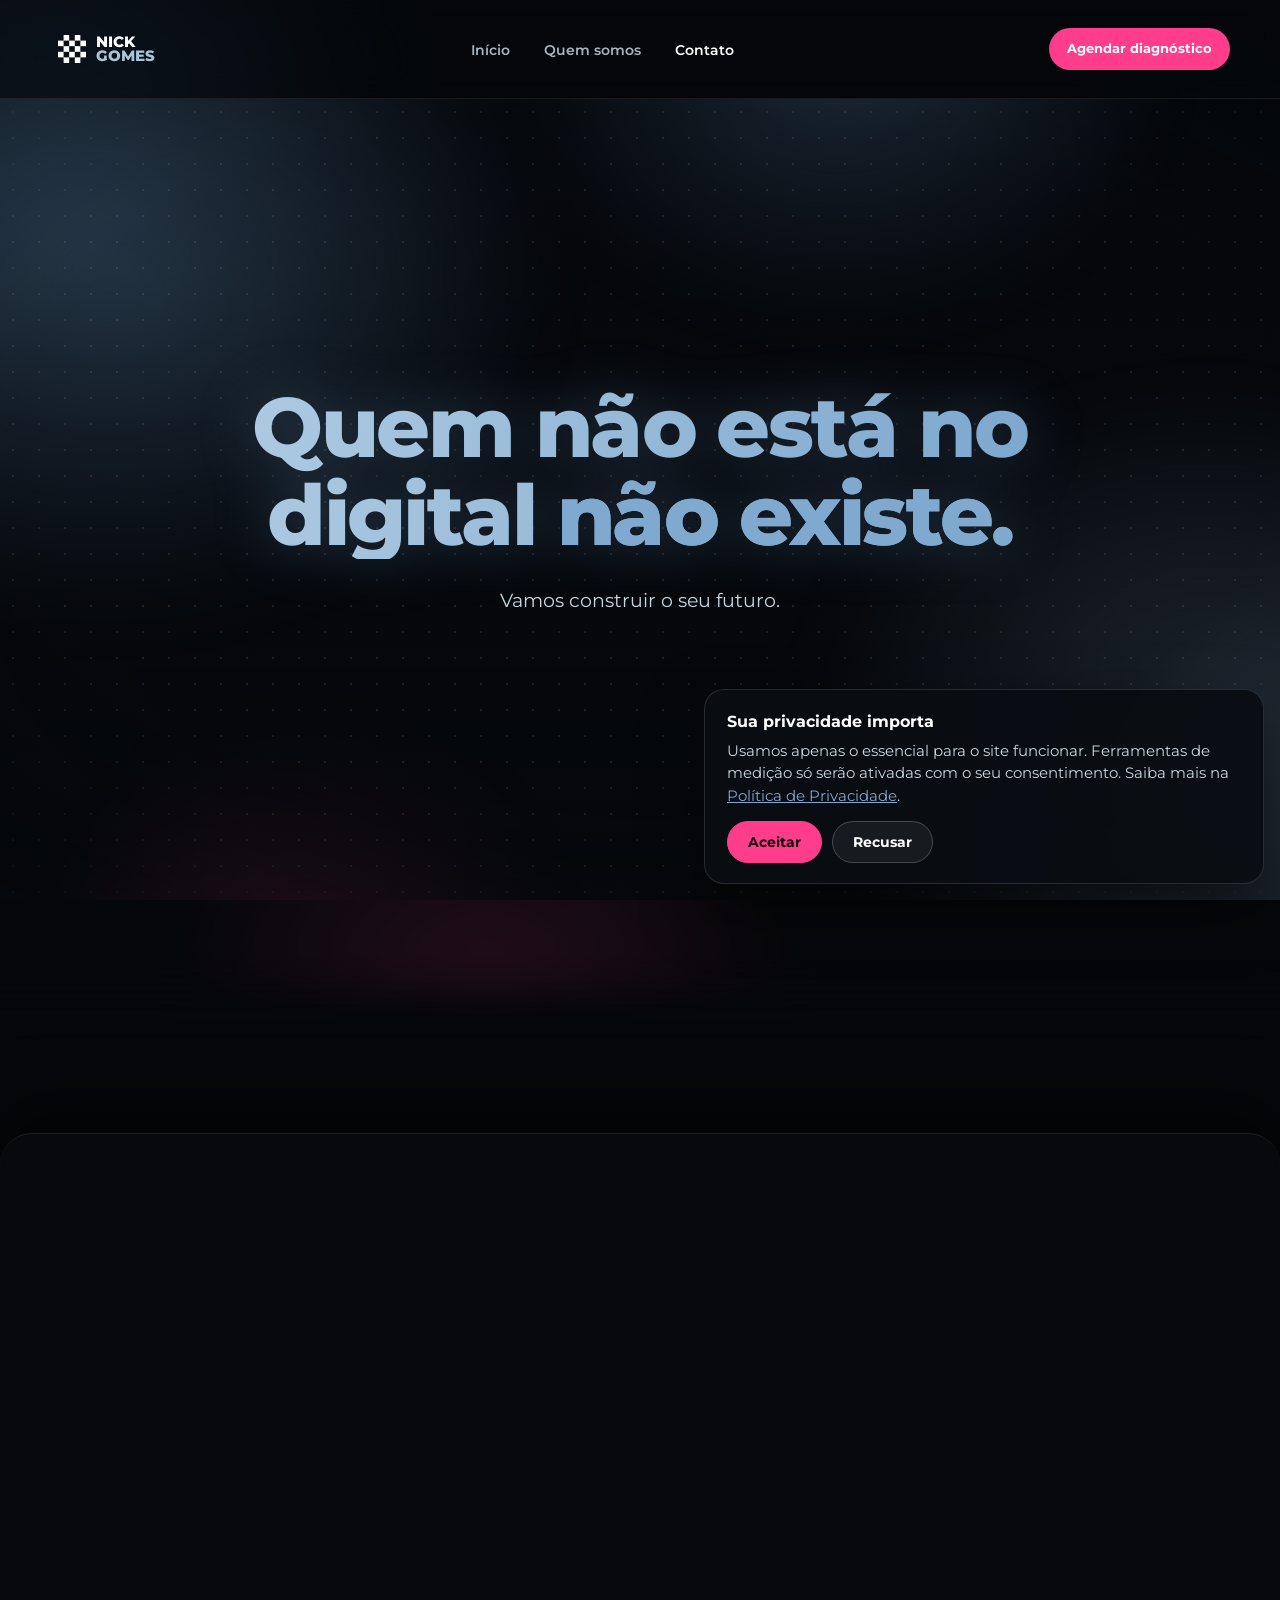
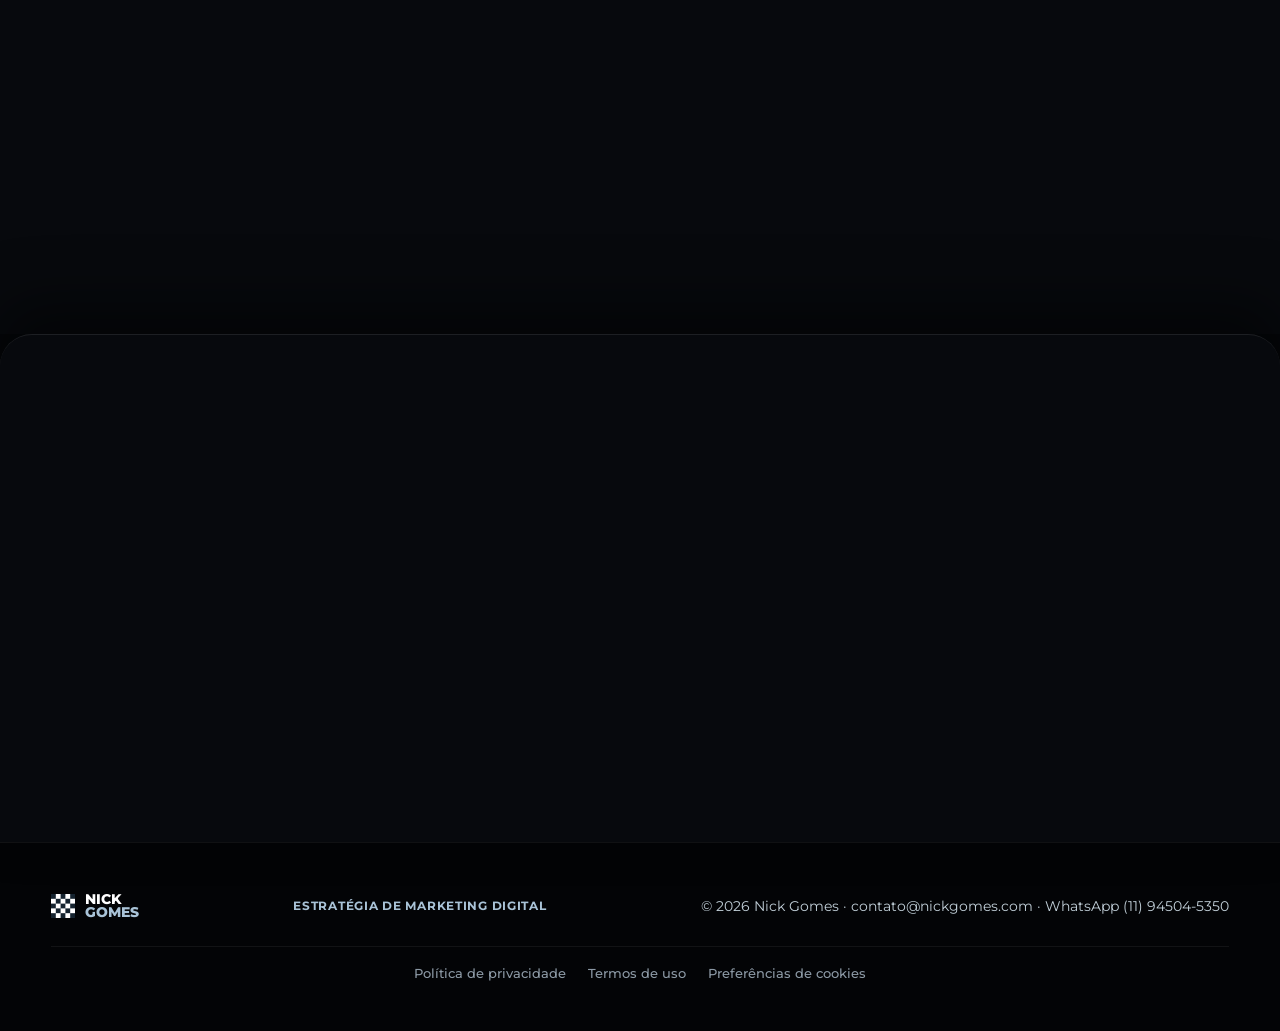
==== contato/index.html @ 1715c3bd "Frase digitada só no Início; pergunta final sobe mais rápido - Quem somos e Contato: primeira dobra " ====
<!DOCTYPE html>
<html lang="pt-BR">
<head>
<meta charset="utf-8">
<meta name="viewport" content="width=device-width, initial-scale=1">
<title>Contato | Nick Gomes Marketing Digital</title>
<meta name="description" content="Quem não está no digital não existe. Fale com o Nick pelo WhatsApp (11) 94504-5350 e agende um diagnóstico do marketing da sua empresa.">
<meta name="robots" content="index, follow, max-image-preview:large">
<link rel="canonical" href="https://www.nickgomes.com/contato/">
<meta name="theme-color" content="#05070A">
<link rel="icon" href="../favicon.svg?v=2" type="image/svg+xml">
<link rel="icon" href="../favicon-32.png?v=2" sizes="32x32" type="image/png">
<link rel="apple-touch-icon" href="../apple-touch-icon.png?v=2">
<link rel="manifest" href="../site.webmanifest">
<meta property="og:type" content="website">
<meta property="og:locale" content="pt_BR">
<meta property="og:site_name" content="Nick Gomes">
<meta property="og:title" content="Contato | Nick Gomes Marketing Digital">
<meta property="og:description" content="Quem não está no digital não existe. Fale com o Nick pelo WhatsApp (11) 94504-5350 e agende um diagnóstico do marketing da sua empresa.">
<meta property="og:url" content="https://www.nickgomes.com/contato/">
<meta property="og:image" content="https://www.nickgomes.com/og-image.jpg">
<meta property="og:image:width" content="1200">
<meta property="og:image:height" content="630">
<meta property="og:image:alt" content="Nick Gomes: o próximo nível do seu negócio começa no digital">
<meta name="twitter:card" content="summary_large_image">
<meta name="twitter:title" content="Contato | Nick Gomes Marketing Digital">
<meta name="twitter:description" content="Quem não está no digital não existe. Fale com o Nick pelo WhatsApp (11) 94504-5350 e agende um diagnóstico do marketing da sua empresa.">
<meta name="twitter:image" content="https://www.nickgomes.com/og-image.jpg">
<link rel="preload" href="../assets/fonts/montserrat.woff2" as="font" type="font/woff2" crossorigin>
<link rel="stylesheet" href="../assets/css/site.css?v=32">
<script type="application/ld+json">{"@context": "https://schema.org", "@graph": [{"@type": "WebSite", "@id": "https://www.nickgomes.com/#site", "url": "https://www.nickgomes.com/", "name": "Nick Gomes", "inLanguage": "pt-BR", "publisher": {"@id": "https://www.nickgomes.com/#empresa"}}, {"@id": "https://www.nickgomes.com/#empresa", "@type": "ProfessionalService", "name": "Nick Gomes", "url": "https://www.nickgomes.com/"}, {"@type": "ContactPage", "@id": "https://www.nickgomes.com/contato/#pagina", "url": "https://www.nickgomes.com/contato/", "name": "Contato | Nick Gomes Marketing Digital", "description": "Quem não está no digital não existe. Fale com o Nick pelo WhatsApp (11) 94504-5350 e agende um diagnóstico do marketing da sua empresa.", "inLanguage": "pt-BR", "isPartOf": {"@id": "https://www.nickgomes.com/#site"}, "about": {"@id": "https://www.nickgomes.com/#empresa"}, "dateModified": "2026-11-19"}, {"@type": "BreadcrumbList", "itemListElement": [{"@type": "ListItem", "position": 1, "name": "Início", "item": "https://www.nickgomes.com/"}, {"@type": "ListItem", "position": 2, "name": "Contato", "item": "https://www.nickgomes.com/contato/"}]}]}</script>
</head>
<body>
<a class="skip" href="#conteudo">Pular para o conteúdo</a>
<header class="top">
<div class="bar">
<a class="brand" href="../" aria-label="Nick Gomes, página inicial"><span class="sym " aria-hidden="true"><i></i></span><span class="w">Nick<br>Gomes</span></a>
<nav aria-label="Principal"><ul class="menu" id="menu"><li><a href="../">Início</a></li><li><a href="../quem-somos/">Quem somos</a></li><li><a href="../contato/" aria-current=page>Contato</a></li><li class="mcta"><a href="https://wa.me/5511945045350?text=Ol%C3%A1%2C%20Nick%21%20Quero%20agendar%20um%20diagn%C3%B3stico." target="_blank" rel="noopener">Agendar diagnóstico</a></li></ul></nav>
<a class="btn" href="https://wa.me/5511945045350?text=Ol%C3%A1%2C%20Nick%21%20Quero%20agendar%20um%20diagn%C3%B3stico." target="_blank" rel="noopener">Agendar diagnóstico</a>
<button class="burger" type="button" aria-label="Abrir menu" aria-controls="menu" aria-expanded="false"><span></span></button>
</div>
</header>
<main id="conteudo"><div class="fold fold-hero"><section class="hero">
<h1 class="h">Quem não está no digital <span class="red">não existe.</span></h1>
<p class="lead">Vamos construir o seu futuro.</p>
</section></div><div class="fold"><div class="wrap"><div class="panel"><div class="steps"><div class="step"><div class="body"><div class="g2"><a class="cc wa" href="https://wa.me/5511945045350?text=Ol%C3%A1%2C%20Nick%21%20Vim%20pelo%20site." rel="noopener" target="_blank"><span class="ic"><svg aria-hidden="true" fill="none" height="30" stroke="#fff" stroke-linejoin="round" stroke-width="1.8" viewbox="0 0 24 24" width="30"><path d="M4 5h16v11H9l-5 4z"></path></svg></span><p class="k">WhatsApp</p><p class="h v">(11) 94504-5350</p><p class="f">Chamar no WhatsApp<span aria-hidden="true">→</span></p></a>
<a class="cc em" href="#" data-m="Y29udGF0b0BuaWNrZ29tZXMuY29t" rel="nofollow"><span class="ic"><svg aria-hidden="true" fill="none" height="30" stroke="#5A7186" stroke-linejoin="round" stroke-width="1.8" viewbox="0 0 24 24" width="30"><rect height="14" width="18" x="3" y="5"></rect><path d="M3 6l9 7 9-7"></path></svg></span><p class="k">E-mail</p><p class="h v">contato<span class="at" aria-hidden="true"></span>nickgomes.com</p><p class="f">Enviar e-mail<span aria-hidden="true" class="red">→</span></p></a></div></div></div></div></div></div></div><div class="fold"><div class="wrap"><div class="panel"><div class="steps"><div class="step"><h2 class="h">Como funciona o <span class="red">primeiro contato</span></h2><div class="body"><div class="g3"><article class="card"><p aria-hidden="true" class="big c1">1</p><h3 class="p">Você chama</h3><p>Pelo WhatsApp ou por e-mail, como preferir.</p></article><article class="card"><p aria-hidden="true" class="big c2">2</p><h3 class="p">Diagnóstico do cenário</h3><p>Entendemos o seu negócio, público e momento.</p></article><article class="card"><p aria-hidden="true" class="big c3">3</p><h3 class="p">Plano do que fazer primeiro</h3><p>Você sai sabendo por onde começar.</p></article></div></div></div></div></div></div></div></main><footer class="foot">
<a class="brand" href="../" aria-label="Nick Gomes, página inicial"><span class="sym " aria-hidden="true"><i></i></span><span class="w">Nick<br>Gomes</span></a>
<span class="m">Estratégia de marketing digital</span>
<span>© 2026 Nick Gomes · <a href="#" data-m="Y29udGF0b0BuaWNrZ29tZXMuY29t" rel="nofollow">contato<span class="at" aria-hidden="true"></span>nickgomes.com</a> · <a href="https://wa.me/5511945045350?text=Ol%C3%A1%2C%20Nick%21" target="_blank" rel="noopener">WhatsApp (11) 94504-5350</a></span>
<nav class="legal-links" aria-label="Informações legais"><a href="../politica-de-privacidade/">Política de privacidade</a><a href="../termos-de-uso/">Termos de uso</a><a href="#cookies" data-cookies>Preferências de cookies</a></nav>
</footer>
<script src="../assets/js/site.js?v=32" defer></script>
</body>
</html>
---- assets/css/site.css ----
/* Nick Gomes — site.css */







:root{
  --g:#EEF1F3;--g2:#F7F9FA;--k:#0E1013;--t:#3A424A;--t2:#22272C;--cz:#646E77;--line:#D5DCE1;
  --az:#5A7186;--azg:linear-gradient(155deg,#7D93A6,#5A7186 45%,#3E5163);
  --bor:#7A1F33;--bol:#C2465F;--gr:#121519;
  --up:20px 20px 44px rgba(40,55,70,.22),-16px -16px 38px #fff;
  --card:12px 12px 26px rgba(40,55,70,.18),-12px -12px 26px #fff;
  --press:inset 6px 6px 13px rgba(40,55,70,.2),inset -6px -6px 13px #fff;
  --btn:10px 12px 26px rgba(122,31,51,.32),-8px -8px 20px #fff;
  --ck:repeating-conic-gradient(var(--k) 0 25%,var(--g2) 0 50%);
  --pad:clamp(18px,4vw,56px);
}
*,*::before,*::after{box-sizing:border-box}
html{scroll-behavior:smooth;scroll-padding-top:110px;-webkit-text-size-adjust:100%}
@media (prefers-reduced-motion:reduce){html{scroll-behavior:auto}*{animation:none!important;transition:none!important}}
body{margin:0;background:var(--g);color:var(--k);font:400 18px/1.6 Poppins,system-ui,-apple-system,"Segoe UI",sans-serif;overflow-x:hidden}
img{max-width:100%;height:auto;display:block}
a{color:inherit}
p{margin:0}
h1,h2,h3{margin:0}
.wrap{max-width:1440px;margin:0 auto;padding:0 var(--pad)}
.skip{position:absolute;left:-999px;top:8px;background:var(--k);color:#fff;padding:10px 14px;border-radius:10px;z-index:100}
.skip:focus{left:8px}
:focus-visible{outline:3px solid var(--bor);outline-offset:3px}

/* type */
.h{font-family:Archivo,"Arial Narrow",sans-serif;font-weight:800;font-stretch:62%;text-transform:uppercase;line-height:.95;letter-spacing:.005em}
.w{font-family:Archivo,sans-serif;font-weight:800;font-stretch:125%;letter-spacing:-.035em;line-height:.95;text-transform:uppercase}
.red{color:var(--bor)}
.m{font:400 12px/1.4 JB,ui-monospace,monospace;letter-spacing:.16em;color:var(--cz);text-transform:uppercase}
.lead{font-size:clamp(17px,1.6vw,22px);color:var(--t2)}

/* symbol */
.sym{display:block;position:relative;overflow:hidden;flex-shrink:0;background:var(--ck);background-size:calc(100%/3) calc(100%/3)}
.sym::before{content:"";position:absolute;left:50%;top:22%;width:50%;height:78%;background:var(--azg);border-top-left-radius:60% 38.5%}
.sym i{position:absolute;left:65%;top:53%;width:20%;height:20%;background:var(--bor)}
.sym.nosq i{display:none}

/* buttons */
.btn{display:inline-block;background:var(--bor);color:#fff;font:700 15px/1.2 Poppins,sans-serif;letter-spacing:.04em;text-transform:uppercase;padding:18px 28px;border-radius:12px;text-decoration:none;box-shadow:var(--btn);transition:transform .15s,filter .15s}
.btn:hover{transform:translateY(-2px);filter:brightness(1.08)}
.ghost{display:inline-block;background:var(--g);color:var(--k);font:700 13px/1.2 Poppins,sans-serif;letter-spacing:.06em;text-transform:uppercase;padding:17px 22px;border-radius:12px;text-decoration:none;box-shadow:var(--press)}
.btn.arrive{animation:pulse 1.4s ease-in-out infinite}
@keyframes pulse{0%,100%{box-shadow:var(--btn),0 0 0 0 rgba(122,31,51,.45)}60%{box-shadow:var(--btn),0 0 0 16px rgba(122,31,51,0)}}

/* header */
.top{position:sticky;top:0;z-index:50;margin:0;padding:14px clamp(10px,2.8vw,40px);background:var(--g)}
.bar{display:flex;align-items:center;justify-content:space-between;gap:16px;height:70px;padding:0 14px 0 22px;border-radius:20px;background:var(--g);box-shadow:var(--up)}
.brand{display:flex;align-items:center;gap:12px;text-decoration:none}
.brand .sym{width:34px;height:34px}
.brand .w{font-size:20px}
.menu{display:flex;gap:34px;list-style:none;margin:0;padding:0}
.menu a{font:600 14px Poppins,sans-serif;letter-spacing:.06em;text-transform:uppercase;color:var(--t);text-decoration:none;padding:6px 0;border-bottom:2px solid transparent}
.menu a:hover,.menu a[aria-current=page]{color:var(--k);border-bottom-color:var(--k)}
.bar .btn{font-size:13px;padding:13px 18px;box-shadow:none}
.burger{display:none;width:46px;height:46px;border:0;border-radius:12px;background:var(--g);box-shadow:var(--press);cursor:pointer;align-items:center;justify-content:center}
.burger span{display:block;width:20px;height:2px;background:var(--k);position:relative}
.burger span::before,.burger span::after{content:"";position:absolute;left:0;width:20px;height:2px;background:var(--k)}
.burger span::before{top:-6px}.burger span::after{top:6px}

/* hero */
.hero{position:relative;text-align:center;padding:clamp(70px,9vw,120px) var(--pad) clamp(60px,8vw,110px);overflow:hidden}
.hero::before{content:"";position:absolute;inset:0;background:var(--ck);background-size:96px 96px;opacity:.018;-webkit-mask-image:radial-gradient(ellipse at 50% 40%,transparent 30%,#000 75%);mask-image:radial-gradient(ellipse at 50% 40%,transparent 30%,#000 75%)}
.hero::after{content:"";position:absolute;left:50%;top:60%;width:900px;height:500px;max-width:120%;transform:translate(-50%,-50%);background:radial-gradient(ellipse,rgba(90,113,134,.22),transparent 65%);pointer-events:none}
.hero>*{position:relative;z-index:1}
.hero .sym{width:110px;height:110px;margin:0 auto 44px}
.hero h1{font-size:clamp(52px,10.4vw,150px)}
.hero.inner h1{font-size:clamp(46px,8vw,118px)}
.hero .lead{margin-top:26px}
.actions{display:flex;justify-content:center;align-items:center;flex-wrap:wrap;gap:14px;margin-top:40px}
.badge{display:inline-flex;align-items:center;gap:18px;margin-top:30px;padding:16px 24px;border-radius:18px;background:var(--g);box-shadow:var(--card);text-align:left}
.badge .h{font-size:56px;color:var(--bor)}
.stars{color:var(--bor);letter-spacing:3px}

/* big panel with timeline */
.panel{border-radius:34px;background:var(--g);box-shadow:var(--up);padding:clamp(34px,5vw,70px) clamp(20px,5vw,70px) clamp(40px,5.5vw,80px)}
.panel>.h2c{font-size:clamp(34px,3.8vw,54px);text-align:center;margin-bottom:clamp(40px,5vw,70px)}
.steps{position:relative;padding-left:clamp(36px,5vw,70px)}
.line{position:absolute;left:clamp(10px,1.3vw,18px);top:6px;bottom:0;width:2px;background:rgba(122,31,51,.14)}
.line b{position:absolute;left:0;top:0;width:2px;height:100%;background:linear-gradient(var(--bor),rgba(122,31,51,.15))}
.js .line b{height:0;background:var(--bor)}
.step+.step{margin-top:clamp(70px,8vw,110px)}
.num{font:800 54px/1 Archivo,sans-serif;font-stretch:62%;color:var(--bor);transition:transform .25s;transform-origin:left center}
.num.hit{transform:scale(1.08)}
.step h2{font-size:clamp(32px,3.3vw,46px);margin-top:10px}
.step>p{font-size:clamp(17px,1.4vw,20px);color:var(--t);max-width:760px;margin-top:14px}
.step>p b,.step p b{color:var(--k)}
.body{margin-top:30px}

/* tabs */
.tabs{display:flex}
.tab{flex:1;background:var(--g);border:0;border-bottom:2px solid var(--line);border-radius:14px 14px 0 0;color:var(--cz);font:600 15px Poppins,sans-serif;letter-spacing:.06em;text-transform:uppercase;padding:18px 10px;display:flex;flex-direction:column;align-items:center;gap:12px;cursor:pointer}
.tab .ti{height:24px;display:flex;align-items:center}
.tab[aria-selected=true]{color:var(--bor);border-bottom-color:var(--bor);background:#E8ECEF;box-shadow:var(--press)}
.tp{display:grid;grid-template-columns:1.1fr .9fr;gap:60px;align-items:center;margin-top:50px}
.tp[hidden]{display:none}
.tp h3{font:700 30px/1.25 Poppins,sans-serif}
.tp p{font-size:19px;color:var(--t);margin:16px 0 26px;max-width:620px}
.tp ul{list-style:none;margin:0 0 34px;padding:0}
.tp li{display:flex;gap:14px;align-items:center;margin-top:14px;font:500 18px Poppins,sans-serif;color:var(--t2)}
.tp li::before{content:"";width:16px;height:9px;border-left:2.4px solid var(--bor);border-bottom:2.4px solid var(--bor);transform:rotate(-45deg) translateY(-3px);flex-shrink:0}
.plate{position:relative;height:340px;border-radius:20px;overflow:hidden;background:var(--g);box-shadow:var(--press)}
.plate::before{content:"";position:absolute;inset:0;background:var(--ck);background-size:68px 68px;opacity:.06}
.plate::after{content:"";position:absolute;right:-30px;bottom:-30px;width:260px;height:300px;background:var(--azg);border-top-left-radius:140px;opacity:.9}
.plate .n{position:absolute;left:40px;top:40px;font:800 120px/.8 Archivo,sans-serif;font-stretch:62%;color:var(--bor);z-index:1}
.plate .l{position:absolute;left:44px;bottom:40px;font-size:34px;z-index:1}

/* grids & cards */
.g3{display:grid;grid-template-columns:repeat(3,1fr);gap:34px}
.g2{display:grid;grid-template-columns:1fr 1fr;gap:34px}
.card{background:var(--g);border-radius:18px;padding:30px;box-shadow:var(--card)}
.card .big{font:800 70px/.95 Archivo,sans-serif;font-stretch:62%}
.card h3{font-size:30px;margin-top:14px}
.card h3.p{font:700 19px/1.3 Poppins,sans-serif;text-transform:none;letter-spacing:0;margin-top:14px}
.card p{font-size:16px;color:var(--t);margin-top:10px}
.c1{color:#C9D0D6}.c2{color:var(--az)}.c3{color:var(--bor)}
.card.hl{outline:1.5px solid var(--bor)}
.site{background:var(--g);border-radius:20px;padding:14px;box-shadow:16px 16px 34px rgba(40,55,70,.22),-14px -14px 30px #fff;transition:transform .2s}
.site:hover{transform:translateY(-4px)}
.site img{border-radius:12px;width:100%;aspect-ratio:2/1;object-fit:cover;object-position:top}
.site.ref img{aspect-ratio:594/371}
.site .in{padding:18px 6px 6px}
.site h3{font-size:30px;margin-top:8px}
.site p{font-size:15px;color:var(--t);margin-top:8px;line-height:1.5}
.site .go{display:inline-block;font:700 14px Poppins,sans-serif;color:var(--bor);text-decoration:none;margin-top:16px}
.live{display:inline-flex;align-items:center;gap:8px;margin-top:16px;font:400 11px JB,monospace;letter-spacing:.16em;color:#4E6377}
.live::before{content:"";width:8px;height:8px;border-radius:50%;background:var(--az);box-shadow:0 0 0 4px rgba(90,113,134,.18)}
.rv{background:var(--g);border-radius:18px;padding:30px;box-shadow:var(--card)}
.rv blockquote{margin:16px 0 22px;font-size:17px;line-height:1.6;color:var(--t2)}
.rv cite{font:700 16px Poppins,sans-serif;font-style:normal;display:block}
.rv .m{margin-top:4px;display:block}

/* sections */
.sec{padding:clamp(70px,8vw,120px) var(--pad) clamp(40px,4vw,60px)}
.sec-head{display:flex;justify-content:space-between;align-items:flex-end;gap:20px;flex-wrap:wrap}
.sec-head h2{font-size:clamp(40px,4.5vw,64px)}
.score{text-align:right}
.score .h{font-size:80px;line-height:1;color:var(--bor);margin:0}.score .m{margin-top:14px}

/* feature (Lívia) */
.feat{background:var(--g);border-radius:24px;padding:clamp(28px,4vw,50px);box-shadow:var(--up)}
.feat .q{font-size:clamp(28px,3vw,40px);margin-top:20px;line-height:1.02}
.feat .cols{display:grid;grid-template-columns:repeat(3,1fr);gap:36px;margin-top:30px;font-size:17px;line-height:1.7;color:var(--t2)}
.feat footer{border-top:1px solid var(--line);margin-top:30px;padding-top:22px;font:700 17px Poppins,sans-serif}

/* about */
.bio{display:grid;grid-template-columns:420px 1fr;gap:60px;align-items:center}
.photo{border-radius:30px;background:var(--g);box-shadow:var(--up);padding:18px;height:540px}
.photo .in{position:relative;height:100%;border-radius:20px;overflow:hidden;background:var(--g);box-shadow:var(--press)}
.photo .ck{position:absolute;left:0;top:0;bottom:0;width:40px;background:var(--ck);background-size:40px 40px}
.photo .ph{position:absolute;left:70px;right:30px;top:30px;bottom:110px;width:calc(100% - 100px);height:calc(100% - 140px);border-radius:16px;object-fit:cover;object-position:50% 20%;background:#C9D2DA}
.photo .who{position:absolute;left:70px;bottom:34px}
.bio p{font-size:20px;line-height:1.7;color:var(--t2)}
.bio p+p{margin-top:18px}

/* contact */
.cc{display:block;border-radius:30px;padding:clamp(28px,3.5vw,44px);text-decoration:none;transition:transform .15s}
.cc:hover{transform:translateY(-3px)}
.cc.wa{background:var(--bor);color:#fff;box-shadow:14px 16px 34px rgba(122,31,51,.32),-10px -10px 26px #fff}
.cc.em{background:var(--g);color:var(--k);box-shadow:var(--up)}
.cc .ic{width:64px;height:64px;border-radius:18px;display:flex;align-items:center;justify-content:center}
.cc.wa .ic{background:rgba(255,255,255,.12)}
.cc.em .ic{background:var(--g);box-shadow:var(--press)}
.cc .k{font:400 12px JB,monospace;letter-spacing:.16em;margin-top:30px}
.cc.wa .k{color:#E3B9C3}.cc.em .k{color:var(--cz)}
.cc .v{font-size:clamp(34px,3.6vw,52px);margin-top:8px;overflow-wrap:anywhere}
.cc.em{container-type:inline-size}.cc.em .v{text-transform:none;white-space:nowrap;overflow-wrap:normal;font-size:min(52px,10.9cqi)}
.cc .f{display:flex;justify-content:space-between;margin-top:26px;padding-top:22px;font:700 17px Poppins,sans-serif;text-transform:uppercase}
.cc.wa .f{border-top:1px solid rgba(255,255,255,.22)}.cc.em .f{border-top:1px solid var(--line)}

/* CTA dark */
.cta{margin:60px var(--pad) 0;border-radius:34px;background:var(--gr);color:#F2F5F7;padding:64px;display:grid;grid-template-columns:1.55fr 1fr;gap:50px;align-items:center;position:relative;overflow:hidden}
.cta::before{content:"";position:absolute;right:-60px;top:-60px;width:360px;height:360px;background:repeating-conic-gradient(rgba(242,245,247,.10) 0 25%,transparent 0 50%);background-size:60px 60px}
.cta>*{position:relative}
.cta h2{font-size:clamp(38px,4.2vw,60px);white-space:nowrap}
.cta h2 .red{color:var(--bol)}
.cta .sub{font-size:20px;margin-top:20px;color:#AEB6BD}
.cta ol{list-style:none;margin:0;padding:34px;background:var(--g);color:var(--k);border-radius:24px;box-shadow:20px 20px 44px rgba(0,0,0,.35)}
.cta li{display:flex;gap:16px;align-items:center;font:600 18px/1.35 Poppins,sans-serif}
.cta li+li{margin-top:16px}
.cta li span{font:800 44px/1 Archivo,sans-serif;font-stretch:62%;color:var(--bor);width:30px;flex-shrink:0}
.cta .btn{display:block;text-align:center;margin-top:28px}

/* footer */
.foot{display:flex;justify-content:space-between;align-items:center;gap:20px;flex-wrap:wrap;padding:50px var(--pad);color:var(--cz);font-size:14px}
.foot .brand .sym{width:24px;height:24px}
.foot .brand .w{font-size:14px;color:var(--k)}

.foot a{text-decoration:none}
.foot a:hover{color:var(--k)}

/* guide square */
#guide{position:fixed;left:0;top:0;width:22px;height:22px;background:var(--bor);z-index:45;pointer-events:none;box-shadow:6px 8px 18px rgba(122,31,51,.35);will-change:transform;display:none}
#guide.on{display:block}

/* ---------- responsive ---------- */
@media (max-width:1100px){
  .menu{gap:20px}
  .menu a{font-size:13px}
  .g3{grid-template-columns:1fr 1fr}
  .tp{grid-template-columns:1fr;gap:34px}
  .plate{height:260px}
  .cta{grid-template-columns:1fr;padding:48px}
  .cta h2{white-space:normal}
  .bio{grid-template-columns:340px 1fr;gap:40px}
  .feat .cols{grid-template-columns:1fr 1fr}
}
.menu .mcta{display:none}
.menu .mcta a{background:var(--bor);color:#fff;border-radius:12px;text-align:center;margin-top:8px;border:0}
@media (max-width:900px){
  html{scroll-padding-top:96px}
  .top{padding:10px clamp(10px,2.8vw,40px)}
  .bar{height:62px;padding:0 8px 0 16px;border-radius:18px}
  .burger{display:flex}
  .bar>.btn{display:none}
  /* menu suspenso: mesma largura da barra, abre com fade, fundo escurecido atrás */
  .menu{display:flex;visibility:hidden;opacity:0;transform:translateY(-6px);transition:opacity .18s,transform .18s,visibility 0s .18s;position:absolute;left:clamp(10px,2.8vw,40px);right:clamp(10px,2.8vw,40px);top:calc(100% + 2px);flex-direction:column;gap:0;padding:8px 10px 12px;border-radius:18px;background:var(--g);box-shadow:0 18px 40px rgba(14,16,19,.22);max-height:calc(100vh - 100px);overflow:auto}
  .menu.open{visibility:visible;opacity:1;transform:none;transition:opacity .18s,transform .18s}
  .menu a{display:flex;align-items:center;justify-content:space-between;padding:17px 12px;font-size:15px;border-bottom:1px solid var(--line)}
  .menu a:hover{border-bottom-color:var(--line)}
  .menu a[aria-current=page]{color:var(--bor);border-bottom-color:var(--line)}
  .menu a[aria-current=page]::after{content:"";width:9px;height:9px;background:var(--bor)}
  .menu li:nth-last-child(2) a{border-bottom:0}
  .menu .mcta{display:block}
  .menu .mcta a{justify-content:center;padding:17px 12px;margin-top:6px}
  .top::after{content:"";position:fixed;inset:0;background:rgba(14,16,19,.4);opacity:0;visibility:hidden;transition:opacity .18s,visibility 0s .18s;z-index:-1}
  .menu-open .top::after{opacity:1;visibility:visible;transition:opacity .18s}
  /* hambúrguer vira X */
  .burger span,.burger span::before,.burger span::after{transition:transform .2s,top .2s,background .2s}
  .burger[aria-expanded=true] span{background:transparent}
  .burger[aria-expanded=true] span::before{top:0;transform:rotate(45deg)}
  .burger[aria-expanded=true] span::after{top:0;transform:rotate(-45deg)}
}
@media (max-width:760px){
  :root{--up:10px 10px 24px rgba(40,55,70,.18),-8px -8px 20px #fff;--card:8px 8px 18px rgba(40,55,70,.16),-8px -8px 18px #fff}
  body{font-size:16px}
  .hero .sym{width:84px;height:84px;margin-bottom:30px}
  .actions .btn,.actions .ghost{width:100%;text-align:center}
  .g3,.g2{grid-template-columns:1fr;gap:24px}
  .tabs{overflow-x:auto}
  .tab{font-size:12px;padding:14px 6px;gap:8px}
  .tp h3{font-size:24px}
  .tp p{font-size:17px}
  .tp li{font-size:16px}
  .plate{height:200px}
  .plate .n{font-size:84px;left:24px;top:24px}
  .plate .l{left:26px;bottom:24px;font-size:26px}
  .num{font-size:44px}
  .bio{grid-template-columns:1fr}
  .photo{height:480px}
  .bio p{font-size:17px}
  .feat .cols{grid-template-columns:1fr;gap:16px}
  .cta{margin:40px 12px 0;padding:34px 22px;border-radius:26px}
  .cta ol{padding:24px}
  .cta li{font-size:16px}
  .cta li span{font-size:36px}
  .score{text-align:left}
  .score .h{font-size:60px}
  .foot{flex-direction:column;align-items:flex-start}
  .badge .h{font-size:44px}

  /* cabeçalho mais baixo = mais espaço para o conteúdo */
  .brand .sym{width:30px;height:30px}
  .brand .w{font-size:18px}

  /* hero: botão principal primeiro */
  .hero{padding:56px var(--pad) 56px}
  .actions{margin-top:32px;gap:12px}
  .actions .btn{order:-1}

  /* painel dos passos: sem "caixa dentro de caixa" no celular, o conteúdo ganha largura */
  .wrap{padding:0 16px}
  .panel{background:none;box-shadow:none;border-radius:0;padding:20px 0 10px}
  .panel>.h2c{font-size:32px;margin-bottom:40px}
  .steps{padding-left:30px}
  .line{left:8px}
  .step+.step{margin-top:64px}
  .step h2{font-size:32px}
  .body{margin-top:24px}
  .card,.rv{padding:22px}

  /* cards numerados (Entender / Direcionar / Mover): número ao lado do texto */
  .card:has(>.big){display:grid;grid-template-columns:auto 1fr;column-gap:18px;align-items:start}
  .card:has(>.big) .big{grid-row:span 2;font-size:50px;min-width:44px}
  .card:has(>.big) h3{margin-top:2px;font-size:26px}
  .card:has(>.big) h3.p{font-size:17px}
  .card:has(>.big) p:not(.big){margin-top:6px;font-size:15px}

  /* abas dos pilares */
  .tp{margin-top:28px}
  .plate{display:none}
  .tp .btn{display:block;text-align:center}
  .tp ul{margin-bottom:26px}

  /* projetos e links tocáveis */
  .site{padding:10px}
  .site .in{padding:14px 8px 4px}
  .site h3{font-size:26px}
  .site .go{padding:10px 0;margin-top:6px}

  /* foto do Quem somos */
  .photo{height:440px;padding:12px;border-radius:24px}
  .photo .ck{width:26px;background-size:26px 26px}
  .photo .ph{left:44px;top:18px;width:calc(100% - 62px);height:calc(100% - 110px)}
  .photo .who{left:44px;bottom:22px}

  /* depoimento em destaque */
  .feat{padding:24px 20px}
  .feat .q{font-size:26px}
  .feat .cols{font-size:16px}
  .feat footer .m{display:block;margin:6px 0 0!important}

  /* seções e pares de botões */
  .sec{padding:64px var(--pad) 30px}
  .sec-head h2{font-size:38px}
  .pair{display:flex;flex-direction:column;gap:14px}
  .pair .ghost{text-align:center}

  /* chamada final */
  .cta h2{font-size:36px}
  .cta h2 br{display:none}
  .cta::before{width:200px;height:200px;right:-40px;top:-40px;background-size:40px 40px;opacity:.7}
  .cta .sub{font-size:17px}
  .cta .btn{margin-top:52px;padding:18px 16px}

  /* rodapé com links fáceis de tocar */
  .foot{padding:40px var(--pad) 46px;gap:14px}
  .foot>span:last-child{line-height:2.2}
  .foot>span:last-child a{padding:8px 0}
}
.step p a.red,.step p a.red b{color:var(--bor)}

/* =========================================================
   IDENTIDADE "NICK GOMES SITES" (igual a sites.nickgomes.com)
   Montserrat · azul #4B7293 · navy #15232F · branco/névoa
   Logo: xadrez 5×5 grafite + NICK / GOMES (Gomes em azul)
   Mesma estrutura, textos e animações.
   ========================================================= */
@font-face{font-family:Montserrat;src:url(../fonts/montserrat.woff2) format("woff2");font-weight:100 900;font-display:swap}
:root{
  --blue:#4B7293;--blue-dark:#385C7B;--blue-mid:#7593AC;--blue-soft:#A9C3D7;
  --navy:#15232F;--navy2:#1D2F3E;--ink:#17212A;--charcoal:#3B3B3B;--on-navy:#C1CFD8;
  --g:#EEF3F6;--g2:#FFFFFF;--k:#17212A;--t:#5B6770;--t2:#17212A;--cz:#5B6770;--line:#DBE4EA;
  --bor:#4B7293;--bol:#A9C3D7;--gr:#15232F;--az:#4B7293;--brand:#4B7293;
  --azg:linear-gradient(155deg,#A9C3D7,#7593AC 45%,#4B7293);
  --ck:conic-gradient(var(--charcoal) 25%,#fff 0 50%,var(--charcoal) 0 75%,#fff 0);
  --up:0 1px 2px rgba(23,33,42,.04),0 14px 34px rgba(21,35,47,.06);
  --card:0 1px 2px rgba(23,33,42,.04),0 8px 24px rgba(21,35,47,.05);
  --press:none;--btn:none;
  --mont:Montserrat,system-ui,-apple-system,"Segoe UI",sans-serif;
}
html{background:#fff}
body{background:#fff;color:var(--ink);font-family:var(--mont)}
body,body *{font-family:var(--mont)!important}
.hero::before{display:none}
.hero::after{left:76%;top:0;width:48%;height:100%;max-width:none;transform:none;background-image:radial-gradient(var(--line) 1.4px,transparent 1.6px);background-size:22px 22px;background-color:transparent}

/* títulos: Montserrat 800, caixa normal */
.h,.num,.plate .n,.card .big,.cta li span{font-family:var(--mont);font-stretch:normal;font-weight:800;text-transform:none;letter-spacing:-.02em;line-height:1.1}
.hero h1{font-size:clamp(36px,5.6vw,64px);line-height:1.07}
.hero.inner h1{font-size:clamp(32px,4.8vw,56px)}
.panel>.h2c{font-size:clamp(26px,2.9vw,38px)}
.step h2{font-size:clamp(22px,2.3vw,30px)}
.sec-head h2{font-size:clamp(28px,3.4vw,40px)}
.cta h2{font-size:clamp(28px,3.2vw,42px);white-space:normal}
.num{font-size:34px}
.plate .n{font-size:84px}
.card .big{font-size:46px}
.cta li span{font-size:30px}
.score .h{font-size:56px}.badge .h{font-size:40px}
.cc .v{font-size:clamp(24px,2.6vw,34px)}
.cc.em .v{font-size:min(34px,7.4cqi)}
.m{font:700 12px/1.4 var(--mont);letter-spacing:.06em;color:var(--blue);text-transform:uppercase}
.red{color:var(--blue)}
.lead{color:var(--t)}

/* logo: xadrez 5×5 grafite + NICK / GOMES */
.sym{background:var(--ck);background-size:40% 40%;background-position:0 0}
.sym::before{display:none}
.sym i{opacity:0}
.brand{gap:10px}
.brand .sym{width:28px;height:28px}
.w{font-family:var(--mont);font-weight:800;font-stretch:normal;letter-spacing:0;line-height:.95;text-transform:uppercase;color:var(--blue)}
.w::first-line{color:var(--ink)}
.brand .w{font-size:.95rem}
.hero .sym{width:100px;height:100px}

/* cabeçalho branco com linha */
.top{background:rgba(255,255,255,.92);-webkit-backdrop-filter:blur(8px);backdrop-filter:blur(8px);border-bottom:1px solid var(--line)}
.bar{background:transparent;border:0;box-shadow:none;border-radius:0}
.menu a{font:600 14px var(--mont);letter-spacing:0;text-transform:none;color:var(--t);border-bottom:0}
.menu a:hover{color:var(--ink)}
.menu a[aria-current=page]{color:var(--blue);border-bottom:0}

/* botões em pílula */
.btn,.menu .mcta a{background:var(--blue);color:#fff;font:700 15px/1.2 var(--mont);letter-spacing:0;text-transform:none;border-radius:999px;border:0;box-shadow:none;-webkit-backdrop-filter:none;backdrop-filter:none}
.btn:hover,.menu .mcta a:hover{background:var(--blue-dark)}
.ghost{background:#fff;color:var(--ink);font:700 15px/1.2 var(--mont);letter-spacing:0;text-transform:none;border:1px solid var(--line);border-radius:999px;box-shadow:none;-webkit-backdrop-filter:none;backdrop-filter:none}
.ghost:hover{border-color:var(--blue-soft)}
.burger{background:#fff;border:1px solid var(--line);box-shadow:none;border-radius:12px}
@keyframes pulse{0%,100%{box-shadow:0 0 0 0 rgba(75,114,147,.45)}60%{box-shadow:0 0 0 14px rgba(75,114,147,0)}}

/* superfícies: cartões brancos com borda fina; painel em névoa */
.card,.site,.rv,.feat,.photo,.cc.em,.badge,.tp{background:#fff;border:1px solid var(--line);box-shadow:var(--card);-webkit-backdrop-filter:none;backdrop-filter:none;border-radius:20px}
.panel{background:var(--g);border:0;box-shadow:none;-webkit-backdrop-filter:none;backdrop-filter:none}
.photo .in,.plate,.cc.em .ic{background:var(--g);box-shadow:none;border:1px solid var(--line)}
.card.hl{outline:2px solid var(--blue);border-color:transparent}
.c1{color:var(--blue-soft)}.c2{color:var(--blue-mid)}.c3{color:var(--blue)}
.live{color:var(--blue-dark)}
.live::before{background:var(--blue);box-shadow:0 0 0 4px rgba(75,114,147,.18)}

/* abas dos pilares */
.tabs{gap:clamp(8px,1.2vw,14px)}
.tab{background:#fff;border:1px solid var(--line);border-radius:16px;box-shadow:none;color:var(--t);font:700 14px var(--mont);letter-spacing:.02em;text-transform:none;padding:18px 10px;-webkit-backdrop-filter:none;backdrop-filter:none}
.tab:hover{transform:none;border-color:var(--blue-soft)}
.tab[aria-selected=true]{background:#fff;color:var(--blue);border:2px solid var(--blue);box-shadow:var(--card)}
.tp{margin-top:clamp(18px,2.2vw,26px);padding:clamp(24px,3.2vw,40px)}
.tp li{color:var(--ink)}

/* linha do tempo e quadrado-guia em azul */
.line{background:var(--line)}
.line b,.js .line b{background:var(--blue)}
#guide{background:var(--blue);border:0;box-shadow:none}

/* contato */
.cc.wa{background:var(--blue-dark);color:#fff;border:0;box-shadow:0 14px 34px rgba(75,114,147,.28);-webkit-backdrop-filter:none;backdrop-filter:none}
.cc.wa .k{color:#fff}

/* chamada final e rodapé em navy */
.cta{background:var(--navy);border:0;box-shadow:none;-webkit-backdrop-filter:none;backdrop-filter:none}
.cta h2 .red{color:var(--blue-soft)}
.cta ol{background:#fff;color:var(--ink);border:0;box-shadow:none}
.cta li span{color:var(--blue)}
.foot{background:var(--navy);color:var(--on-navy);margin-top:40px}
.foot .brand .w{color:var(--blue-soft)}
.foot .brand .w::first-line{color:#fff}
.foot .brand .sym{width:24px;height:24px;background:conic-gradient(#fff 25%,var(--navy) 0 50%,#fff 0 75%,var(--navy) 0);background-size:40% 40%}
.foot .m{color:var(--blue-soft)}
.foot a:hover{color:#fff}

@media (max-width:900px){
  .menu{background:#fff;border:1px solid var(--line);box-shadow:0 20px 40px rgba(21,35,47,.12);-webkit-backdrop-filter:none;backdrop-filter:none}
  .menu a{border-bottom:1px solid var(--line)}
}
@media (max-width:760px){
  .panel{background:var(--g);border-radius:24px}
  .tab{font-size:12px;padding:16px 4px;border-radius:14px}
  .tp{padding:24px 20px}
  .hero .sym{width:80px;height:80px}
  .num{font-size:30px}
}

/* WhatsApp em verde (como no sites.nickgomes.com) */
:root{--wa:#FF3D8B;--wa-dark:#E62F78}
a.btn[href*="wa.me"],.menu .mcta a[href*="wa.me"],a.cc.wa{background:var(--wa);color:#fff}
a.btn[href*="wa.me"]:hover,.menu .mcta a[href*="wa.me"]:hover{background:var(--wa-dark)}
a.cc.wa{box-shadow:0 14px 34px rgba(255,61,139,.28)}
a.cc.wa .k{color:#fff}
@keyframes pulse{0%,100%{box-shadow:0 0 0 0 rgba(255,61,139,.45)}60%{box-shadow:0 0 0 14px rgba(255,61,139,0)}}
/* nota 5,0 do Google no mesmo verde */
.score .h,.badge .h{color:var(--wa)}
.hero h1{text-wrap:balance}

/* Início: 3 pilares lado a lado + projetos no ar */
.panel>.h2c{scroll-margin-top:110px}
.pilares{align-items:stretch}
.pilar{display:flex;flex-direction:column;padding:clamp(24px,2.4vw,32px)}
.pilar .pl{display:flex;align-items:center;gap:12px;font:800 13px/1 var(--mont);letter-spacing:.12em;text-transform:uppercase;color:var(--blue)}
.pilar .ti{width:24px;height:24px;display:flex;align-items:center;justify-content:center}
.pilar h3{font:800 22px/1.25 var(--mont);margin-top:18px;color:var(--ink)}
.pilar>p:not(.pl){font-size:15.5px;color:var(--t);margin:12px 0 18px;line-height:1.6}
.pilar ul{list-style:none;margin:0 0 26px;padding:0}
.pilar li{display:flex;gap:12px;align-items:flex-start;margin-top:10px;font:500 15px/1.45 var(--mont);color:var(--ink)}
.pilar li::before{content:"";width:13px;height:7px;margin-top:5px;border-left:2.2px solid var(--blue);border-bottom:2.2px solid var(--blue);transform:rotate(-45deg);flex-shrink:0}
.pilar .btn{margin-top:auto;text-align:center;font-size:14px;padding:15px 18px}
.noar{margin-top:clamp(56px,7vw,96px)}
.noar .m{margin-bottom:12px}
.noar>.h{font-size:clamp(24px,2.6vw,34px);max-width:820px;text-wrap:balance}
.noar .sub{margin:14px 0 clamp(26px,3vw,38px)}
.noar .sub a{text-decoration:none}
.site p b{color:var(--ink)}
@media (max-width:1100px){.pilares{grid-template-columns:1fr}.pilar .btn{align-self:flex-start}}
@media (max-width:760px){.pilar .btn{align-self:stretch}}

/* sem numeração 01/02/03 nas páginas */
.steps{padding-left:0}

/* "Tecnologia exclusiva" em verde (tom do botão, um pouco mais escuro para ler bem) */
.site p b{color:#FF3D8B}

/* Primeira dobra do Início: fundo preto translúcido com luzes azuis em movimento */
.hero:not(.inner){background:#06080C;color:#fff;min-height:min(84vh,780px);display:flex;flex-direction:column;justify-content:center;align-items:center;isolation:isolate;padding-top:clamp(80px,10vw,140px);padding-bottom:clamp(80px,10vw,140px)}
.hero:not(.inner)::before{display:block;content:"";position:absolute;inset:-15%;z-index:0;opacity:1;-webkit-mask-image:none;mask-image:none;
  background:
    radial-gradient(38% 48% at 18% 28%,rgba(75,114,147,.75),transparent 70%),
    radial-gradient(34% 46% at 84% 72%,rgba(117,147,172,.55),transparent 70%),
    radial-gradient(28% 36% at 62% 8%,rgba(75,114,147,.45),transparent 70%),
    radial-gradient(22% 30% at 30% 92%,rgba(255,61,139,.18),transparent 70%);
  filter:blur(30px);animation:hero-drift 16s ease-in-out infinite alternate}
.hero:not(.inner)::after{content:"";position:absolute;inset:0;left:0;top:0;width:100%;height:100%;max-width:none;transform:none;z-index:0;
  background:
    radial-gradient(rgba(255,255,255,.09) 1.2px,transparent 1.5px) 0 0/26px 26px,
    linear-gradient(180deg,rgba(6,8,12,.35),rgba(6,8,12,.62) 70%,rgba(6,8,12,.85));
  -webkit-mask-image:radial-gradient(ellipse 90% 80% at 50% 45%,#000 55%,transparent 100%);mask-image:radial-gradient(ellipse 90% 80% at 50% 45%,#000 55%,transparent 100%)}
.hero:not(.inner)>*{z-index:1}
.hero:not(.inner) h1{font-size:clamp(40px,6.6vw,86px);line-height:1.04;letter-spacing:-.03em;max-width:15em;margin-inline:auto;
  background:linear-gradient(100deg,#B9D2E6 0%,#7FA9CF 40%,#5C8BB6 70%,#A9C3D7 100%);background-size:200% 100%;-webkit-background-clip:text;background-clip:text;color:transparent;
  filter:drop-shadow(0 0 28px rgba(75,114,147,.45));animation:hero-in .9s cubic-bezier(.2,.7,.2,1) both,hero-shine 7s ease-in-out 1s infinite alternate}
.hero:not(.inner) .lead{color:#C9D6DF;font-size:clamp(17px,1.5vw,21px);animation:hero-in .9s .15s cubic-bezier(.2,.7,.2,1) both}
.hero:not(.inner) .actions{animation:hero-in .9s .3s cubic-bezier(.2,.7,.2,1) both}
.hero:not(.inner) .ghost{background:rgba(255,255,255,.06);color:#fff;border:1px solid rgba(255,255,255,.24);-webkit-backdrop-filter:blur(10px);backdrop-filter:blur(10px)}
.hero:not(.inner) .ghost:hover{background:rgba(255,255,255,.12);border-color:rgba(255,255,255,.4)}
.hero:not(.inner) .btn{box-shadow:0 12px 34px rgba(255,61,139,.35)}
.hero:not(.inner)+.wrap{margin-top:clamp(40px,5vw,70px)}
@keyframes hero-drift{0%{transform:translate3d(0,0,0) scale(1)}50%{transform:translate3d(4%,-3%,0) scale(1.06)}100%{transform:translate3d(-3%,3%,0) scale(1.02)}}
@keyframes hero-shine{0%{background-position:0% 50%}100%{background-position:100% 50%}}
@keyframes hero-in{from{opacity:0;transform:translateY(18px)}to{opacity:1;transform:none}}
@media (max-width:760px){.hero:not(.inner){min-height:0;padding:72px var(--pad) 72px}}
@media (prefers-reduced-motion:reduce){.hero:not(.inner)::before,.hero:not(.inner) h1,.hero:not(.inner) .lead,.hero:not(.inner) .actions{animation:none}}

/* Início: bloco de dados (fundo preto translúcido, frase e números em verde) */
.dados{position:relative;overflow:hidden;isolation:isolate;margin-top:clamp(56px,7vw,96px);padding:clamp(40px,5vw,72px) clamp(22px,4vw,60px);border-radius:28px;background:#06080C;color:#fff;text-align:center}
.dados::before{content:"";position:absolute;inset:-20%;z-index:-1;background:radial-gradient(35% 50% at 15% 20%,rgba(75,114,147,.6),transparent 70%),radial-gradient(30% 45% at 90% 85%,rgba(255,61,139,.22),transparent 70%),radial-gradient(30% 40% at 70% 10%,rgba(117,147,172,.35),transparent 70%);filter:blur(30px);animation:hero-drift 18s ease-in-out infinite alternate}
.dados::after{content:"";position:absolute;inset:0;z-index:-1;background:radial-gradient(rgba(255,255,255,.08) 1.2px,transparent 1.5px) 0 0/26px 26px,rgba(6,8,12,.45)}
.dados>.h{color:var(--wa);font-size:clamp(26px,3vw,40px);line-height:1.15;max-width:22em;margin:0 auto;text-wrap:balance}
.dados .g3{margin-top:clamp(30px,4vw,50px);text-align:left}
.stat{background:rgba(255,255,255,.05);border:1px solid rgba(255,255,255,.14);border-radius:20px;padding:clamp(24px,2.6vw,34px);-webkit-backdrop-filter:blur(12px);backdrop-filter:blur(12px);box-shadow:inset 0 1px 0 rgba(255,255,255,.08)}
.stat .n{font:800 clamp(48px,5vw,68px)/1 var(--mont);letter-spacing:-.03em;color:var(--wa)}
.stat p:not(.n){margin-top:14px;font-size:16px;line-height:1.55;color:#D3DDE4}
@media (max-width:1100px){.dados .g3{grid-template-columns:1fr}}
@media (prefers-reduced-motion:reduce){.dados::before{animation:none}}
/* projetos: título centralizado em verde; frase do bloco de dados em branco */
.noar>.h{color:var(--ink);text-align:center;margin:0 auto clamp(28px,3.4vw,44px)}
.dados>.h{color:#fff}
#projetos,#depoimentos{scroll-margin-top:100px}

/* alinhamento: títulos e textos de abertura das seções centralizados (como no Início) */
.step>h2.h{text-align:center;margin-left:auto;margin-right:auto;text-wrap:balance}
.step>p{text-align:center;margin-left:auto;margin-right:auto;text-wrap:balance}
.step>.body{margin-top:clamp(26px,3vw,40px)}
/* celular: o painel ganha respiro interno, nada encosta na borda */
@media (max-width:760px){
  .wrap{padding:0 14px}
  .panel{padding:30px 18px 34px;border-radius:24px}
  .panel>.h2c{font-size:26px;margin-bottom:28px}
  .step h2{font-size:26px}
  .step+.step{margin-top:56px}
  .hero.inner{padding:48px 18px 44px}
}

/* =========================================================
   SITE TECNOLÓGICO — fundo preto translúcido em todo o site,
   dobras que sobem por cima da anterior, frase digitada.
   ========================================================= */
:root{
  --ink:#F2F6F9;--k:#F2F6F9;--t:#A9B6C1;--t2:#DCE4EA;--cz:#A9B6C1;--line:rgba(255,255,255,.12);
  --g:rgba(255,255,255,.04);--blue:#7FA9CF;--blue-dark:#4B7293;--bor:#7FA9CF;
  --glassd:rgba(255,255,255,.045);--rimd:1px solid rgba(255,255,255,.11);
  --card:inset 0 1px 0 rgba(255,255,255,.06),0 22px 44px rgba(0,0,0,.32);
  --up:inset 0 1px 0 rgba(255,255,255,.07),0 30px 60px rgba(0,0,0,.38);
}
html{background:#05070A;color-scheme:dark}
body{background:transparent;color:var(--ink)}
body::before{content:"";position:fixed;inset:-10%;z-index:-2;pointer-events:none;
  background:
    radial-gradient(34% 40% at 12% 18%,rgba(75,114,147,.42),transparent 70%),
    radial-gradient(30% 38% at 90% 40%,rgba(117,147,172,.26),transparent 70%),
    radial-gradient(30% 36% at 40% 100%,rgba(255,61,139,.12),transparent 70%),
    #05070A;filter:blur(20px)}
body::after{content:"";position:fixed;inset:0;z-index:-1;pointer-events:none;background:radial-gradient(rgba(255,255,255,.06) 1.1px,transparent 1.4px) 0 0/26px 26px}

/* cabeçalho escuro */
.top{background:rgba(5,7,10,.72);border-bottom:1px solid rgba(255,255,255,.08);-webkit-backdrop-filter:blur(16px) saturate(140%);backdrop-filter:blur(16px) saturate(140%)}
.brand .sym{background:conic-gradient(#fff 25%,transparent 0 50%,#fff 0 75%,transparent 0);background-size:40% 40%}
.brand .w{color:#A9C3D7}.brand .w::first-line{color:#fff}
.menu a{color:var(--t)}.menu a:hover,.menu a[aria-current=page]{color:#fff}
.burger{background:rgba(255,255,255,.06);border:1px solid rgba(255,255,255,.14)}

/* superfícies em vidro escuro */
.card,.site,.rv,.feat,.photo,.cc.em,.badge,.tp,.tab,.pilar{background:var(--glassd);border:var(--rimd);box-shadow:var(--card);-webkit-backdrop-filter:blur(14px);backdrop-filter:blur(14px)}
.photo .in,.plate,.cc.em .ic{background:rgba(255,255,255,.05);border:1px solid rgba(255,255,255,.08)}
.panel{background:transparent;box-shadow:none}
.card.hl{outline:1.5px solid var(--blue);border-color:transparent}
.ghost{background:rgba(255,255,255,.06);color:#fff;border:1px solid rgba(255,255,255,.2)}
.ghost:hover{background:rgba(255,255,255,.12);border-color:rgba(255,255,255,.35)}
.site p b{color:#FF3D8B}
.live{color:#A9C3D7}
.lead{color:var(--t)}
.cc.em .v,.cc .v{color:#fff}
.cta{background:linear-gradient(140deg,rgba(75,114,147,.22),rgba(255,255,255,.03));border:var(--rimd);box-shadow:var(--up);-webkit-backdrop-filter:blur(16px);backdrop-filter:blur(16px)}
.cta ol{background:rgba(255,255,255,.06);color:#fff;border:var(--rimd)}
.cta li span{color:#7FA9CF}
.foot{background:#030406;border-top:1px solid rgba(255,255,255,.06);margin-top:0}
.hero.inner{background:transparent}
.hero.inner h1 .red,.h .red{color:var(--blue)}
@media (max-width:900px){.menu{background:rgba(8,10,14,.96);border:1px solid rgba(255,255,255,.1)}}

/* dobras: cada bloco sobe por cima do anterior */
.fold{position:relative;background:rgba(7,9,13,.86);-webkit-backdrop-filter:blur(22px) saturate(130%);backdrop-filter:blur(22px) saturate(130%);border-top:1px solid rgba(255,255,255,.09);border-radius:32px 32px 0 0;box-shadow:0 -28px 60px rgba(0,0,0,.5);padding:clamp(56px,7vw,100px) 0;margin-top:-1px;transform-origin:50% 0}
.fold-hero{background:transparent;border:0;border-radius:0;box-shadow:none;padding:0;-webkit-backdrop-filter:none;backdrop-filter:none}
.fold>.sec,.fold>section.cta{margin-top:0;margin-bottom:0}
.fold>.fold-in{transition:none}
.js .fold{position:sticky}
.fold .panel{padding-top:0;padding-bottom:0}
@media (max-width:760px){.fold{border-radius:24px 24px 0 0;padding:44px 0}.fold .panel{padding:0 4px}}

/* frase digitada */
.tw .ch{opacity:0}
.tw .ch.on{opacity:1}
.tw .caret{display:inline-block;width:.07em;height:.9em;margin-right:-.07em;vertical-align:-.08em;background:#7FA9CF;border-radius:2px;animation:caret 1s steps(1) infinite}
.tw.done .caret{animation:caret 1s steps(1) 3,fadeout .4s 3s forwards}
@keyframes caret{50%{opacity:0}}
@keyframes fadeout{to{opacity:0}}
.hero:not(.inner) h1.tw{animation:hero-shine 7s ease-in-out 1s infinite alternate}

/* conteúdo aparecendo ao rolar */
.reveal{opacity:0;transform:translateY(26px);transition:opacity .7s cubic-bezier(.2,.7,.2,1),transform .7s cubic-bezier(.2,.7,.2,1)}
.reveal.shown{opacity:1;transform:none}
@media (prefers-reduced-motion:reduce){.js .fold{position:relative}.reveal{opacity:1;transform:none;transition:none}.tw .ch{opacity:1}}
.hero:not(.inner) h1.tw{background:none;-webkit-background-clip:border-box;background-clip:border-box;color:#8DB6DB;filter:none;text-shadow:0 0 34px rgba(75,114,147,.55);animation:none}
.fold .dados,.fold .noar{margin-top:0}
.fold>.sec{padding-top:0;padding-bottom:0}
.fold>.cta{margin-top:0}

/* ---------- desempenho das dobras: só transform/opacity (sem blur pesado) ---------- */
.fold{-webkit-backdrop-filter:none;backdrop-filter:none;background:#07090D;will-change:transform;transform:translate3d(0,calc(var(--p,0) * -3%),0) scale(calc(1 - var(--p,0) * .045))}
.fold::after{content:"";position:absolute;inset:0;border-radius:inherit;background:#020305;opacity:calc(var(--p,0) * .6);pointer-events:none;z-index:5}
.fold-hero{background:transparent}
.card,.site,.rv,.feat,.photo,.cc.em,.badge,.tp,.tab,.pilar,.stat,.cta,.ghost{-webkit-backdrop-filter:none;backdrop-filter:none}

/* ---------- serviços maiores, com luz passando ---------- */
.pilares{gap:clamp(18px,2vw,30px)}
.pilar{position:relative;overflow:hidden;padding:clamp(30px,3vw,46px);border-radius:26px;min-height:100%}
.pilar .pl{font-size:15px;gap:14px}
.pilar .ti{width:32px;height:32px;transform:scale(1.35);transform-origin:left center}
.pilar h3{font-size:clamp(26px,2.4vw,34px);margin-top:22px;letter-spacing:-.02em}
.pilar>p:not(.pl){font-size:17.5px;line-height:1.6;margin:16px 0 22px}
.pilar li{font-size:17px;margin-top:14px}
.pilar li::before{width:15px;height:8px}
.pilar .btn{font-size:16px;padding:18px 22px}
.pilar::after{content:"";position:absolute;top:-30%;bottom:-30%;left:-70%;width:45%;background:linear-gradient(100deg,transparent,rgba(255,255,255,.07) 40%,rgba(127,169,207,.16) 50%,rgba(255,255,255,.07) 60%,transparent);transform:skewX(-18deg);animation:sweep 6s ease-in-out infinite;pointer-events:none}
.pilar:nth-child(2)::after{animation-delay:1.2s}.pilar:nth-child(3)::after{animation-delay:2.4s}
.pilar:hover{border-color:rgba(127,169,207,.45);box-shadow:0 0 0 1px rgba(127,169,207,.25),0 30px 70px rgba(75,114,147,.25)}
@keyframes sweep{0%{left:-70%}55%,100%{left:130%}}
.panel>.h2c{font-size:clamp(30px,3.4vw,48px)}

/* ---------- depoimentos: todos, com o da Lívia em destaque ---------- */
.revs{display:grid;grid-template-columns:1.25fr 1fr 1fr;gap:clamp(14px,1.6vw,22px);margin-top:40px}
.rv-feat{grid-row:span 2;display:flex;flex-direction:column;justify-content:center;background:linear-gradient(160deg,rgba(255,61,139,.12),rgba(255,255,255,.03))!important;border-color:rgba(255,61,139,.3)!important}
.rv-feat blockquote{font-size:clamp(18px,1.5vw,21px);line-height:1.6}
@media (max-width:1000px){.revs{grid-template-columns:1fr 1fr}.rv-feat{grid-column:1/-1;grid-row:auto}}
@media (max-width:640px){.revs{grid-template-columns:1fr}}

/* ---------- última lâmina: mais atrativa e tecnológica ---------- */
.cta{position:relative;overflow:hidden;isolation:isolate;border:0;border-radius:34px;background:#07090D;padding:clamp(44px,6vw,96px);box-shadow:0 40px 120px rgba(255,61,139,.18),0 0 0 1px rgba(255,255,255,.06)}
.cta::before{content:"";position:absolute;inset:-60%;right:auto;top:auto;width:auto;height:auto;opacity:1;z-index:-2;background:conic-gradient(from 0deg,transparent 0 62%,#FF3D8B 72%,#7FA9CF 82%,transparent 92%);animation:spin 7s linear infinite}
.cta::after{content:"";position:absolute;inset:2px;border-radius:32px;z-index:-1;
  background:
    radial-gradient(40% 60% at 12% 20%,rgba(255,61,139,.22),transparent 70%),
    radial-gradient(40% 60% at 90% 90%,rgba(75,114,147,.35),transparent 70%),
    linear-gradient(rgba(255,255,255,.035) 1px,transparent 1px) 0 0/44px 44px,
    linear-gradient(90deg,rgba(255,255,255,.035) 1px,transparent 1px) 0 0/44px 44px,
    #07090D}
.cta h2{font-size:clamp(34px,4.4vw,64px);line-height:1.05;letter-spacing:-.03em;color:#fff}
.cta h2 .red{background:linear-gradient(90deg,#FF3D8B,#FF8FBF,#FF3D8B);background-size:200% 100%;-webkit-background-clip:text;background-clip:text;color:transparent;animation:hero-shine 4s ease-in-out infinite alternate}
.cta .sub{color:#C9D6DF;font-size:clamp(17px,1.4vw,21px)}
.cta ol{background:rgba(255,255,255,.04);border:1px solid rgba(255,255,255,.1);border-radius:22px}
.cta li span{color:#FF3D8B;text-shadow:0 0 18px rgba(255,61,139,.55)}
.cta .btn{position:relative;overflow:hidden;font-size:17px;padding:20px 24px;box-shadow:0 14px 40px rgba(255,61,139,.45)}
.cta .btn::after{content:"";position:absolute;top:0;bottom:0;left:-60%;width:40%;background:linear-gradient(100deg,transparent,rgba(255,255,255,.45),transparent);transform:skewX(-18deg);animation:sweep 3.2s ease-in-out infinite}
@keyframes spin{to{transform:rotate(360deg)}}
@media (max-width:760px){.cta{padding:40px 22px;border-radius:26px}.cta::after{border-radius:24px}}
@media (prefers-reduced-motion:reduce){.pilar::after,.cta::before,.cta .btn::after,.cta h2 .red{animation:none}.fold{transform:none}}
.cta::before{top:-60%;left:-60%;right:-60%;bottom:-60%;width:auto;height:auto;background-size:auto;opacity:1}

/* ---------- lâminas: cada uma ocupa a tela e segura um pouco antes da próxima subir ---------- */
:root{--hh:80px;--hold:26vh}
.js .fold{min-height:calc(100vh - var(--hh));min-height:calc(100svh - var(--hh));display:flex;flex-direction:column;justify-content:center}
.js .fold+.fold{margin-top:var(--hold)}
.fold>*{width:100%}
.fold-hero>.hero{flex:1;min-height:0}
.hero:not(.inner){min-height:calc(100svh - var(--hh))}
@media (prefers-reduced-motion:reduce){.js .fold{min-height:0}.js .fold+.fold{margin-top:0}}

/* ---------- projetos com cara de tecnologia ---------- */
.noar{position:relative}
.noar>.h{background:linear-gradient(90deg,#fff 0%,#BFD6EA 50%,#fff 100%);background-size:200% 100%;-webkit-background-clip:text;background-clip:text;color:transparent;animation:hero-shine 6s ease-in-out infinite alternate;font-size:clamp(28px,3.2vw,46px)}
.site.tech{position:relative;isolation:isolate;padding:0;overflow:hidden;border-radius:24px;background:#0A0D12;border:1px solid rgba(255,255,255,.08);transition:transform .35s cubic-bezier(.2,.7,.2,1),box-shadow .35s}
.site.tech::before{content:"";position:absolute;inset:-60%;z-index:-2;background:conic-gradient(from 0deg,transparent 0 60%,rgba(255,61,139,.9) 72%,rgba(127,169,207,.9) 84%,transparent 96%);animation:spin 8s linear infinite;opacity:.55;transition:opacity .35s}
.site.tech::after{content:"";position:absolute;inset:1.5px;border-radius:22.5px;z-index:-1;background:linear-gradient(180deg,#0C1016,#07090D)}
.site.tech:nth-child(2)::before{animation-delay:-2.6s}.site.tech:nth-child(3)::before{animation-delay:-5.2s}
.site.tech:hover{transform:translateY(-6px);box-shadow:0 30px 80px rgba(255,61,139,.18),0 20px 60px rgba(75,114,147,.25)}
.site.tech:hover::before{opacity:1}
.frame{margin:14px 14px 0;border-radius:14px;overflow:hidden;background:#0E131A;border:1px solid rgba(255,255,255,.08);position:relative}
.bbar{display:flex;align-items:center;gap:10px;padding:9px 12px;background:#131922;border-bottom:1px solid rgba(255,255,255,.06)}
.bbar .dots{display:flex;gap:6px}.bbar .dots i{width:9px;height:9px;border-radius:50%;background:#2A3240}
.bbar .dots i:nth-child(1){background:#FF5F57}.bbar .dots i:nth-child(2){background:#FEBC2E}.bbar .dots i:nth-child(3){background:#28C840}
.bbar .url{flex:1;display:flex;align-items:center;gap:6px;min-width:0;padding:5px 10px;border-radius:999px;background:#0A0E14;color:#A9B6C1;font:600 11.5px/1 var(--mont);white-space:nowrap;overflow:hidden;text-overflow:ellipsis}
.bbar .url svg{color:#7FA9CF;flex-shrink:0}
.live-dot{display:flex;align-items:center;gap:6px;font:700 10.5px/1 var(--mont);letter-spacing:.1em;text-transform:uppercase;color:#FF3D8B}
.live-dot::before{content:"";width:7px;height:7px;border-radius:50%;background:#FF3D8B;box-shadow:0 0 0 0 rgba(255,61,139,.6);animation:ping 1.8s ease-out infinite}
.frame img{display:block;width:100%;height:auto;aspect-ratio:2/1;object-fit:cover;object-position:top;border-radius:0;transition:transform .8s cubic-bezier(.2,.7,.2,1)}
.site.tech:hover .frame img{transform:scale(1.04)}
.scan{position:absolute;left:0;right:0;top:38px;bottom:0;pointer-events:none;background:linear-gradient(180deg,transparent,rgba(127,169,207,.22) 50%,transparent) 0 -100%/100% 40% no-repeat,repeating-linear-gradient(180deg,rgba(255,255,255,.035) 0 1px,transparent 1px 3px);animation:scan 4.5s linear infinite;mix-blend-mode:screen}
.site.tech:nth-child(2) .scan{animation-delay:-1.5s}.site.tech:nth-child(3) .scan{animation-delay:-3s}
.site.tech .in{padding:22px 26px 26px}
.site.tech h3{font-size:clamp(24px,2vw,30px)}
.tx{margin-top:14px;display:flex;flex-direction:column;gap:10px}
.chip{align-self:flex-start;display:inline-flex;align-items:center;gap:8px;padding:7px 12px;border-radius:999px;background:rgba(255,61,139,.12);border:1px solid rgba(255,61,139,.45);color:#FF7FB0;font:700 11px/1 var(--mont);letter-spacing:.12em;text-transform:uppercase}
.chip i{width:7px;height:7px;border-radius:50%;background:#FF3D8B;box-shadow:0 0 10px #FF3D8B}
.tx .ft{font:600 17px/1.45 var(--mont);color:#fff}
.site.tech .go{margin-top:18px;display:inline-flex}
@keyframes scan{0%{background-position:0 -100%,0 0}100%{background-position:0 250%,0 0}}
@keyframes ping{0%{box-shadow:0 0 0 0 rgba(255,61,139,.6)}80%,100%{box-shadow:0 0 0 9px rgba(255,61,139,0)}}
@media (prefers-reduced-motion:reduce){.site.tech::before,.scan,.live-dot::before,.noar>.h{animation:none}}
html.lenis,html.lenis body{height:auto}
.lenis.lenis-smooth{scroll-behavior:auto!important}
.lenis.lenis-stopped{overflow:hidden}
.cta h2{text-wrap:balance}
.hero:not(.inner) .lead{animation:none}

/* e-mail sem aparecer no código (proteção contra robôs de spam) */
.at::before{content:"@"}

/* páginas legais */
.legal-hero{padding-top:clamp(70px,9vw,120px);padding-bottom:clamp(30px,4vw,50px)}
.legal-hero h1{font-size:clamp(34px,4.6vw,60px)}
.legal{max-width:780px;margin:0 auto clamp(70px,9vw,120px);padding:clamp(28px,4vw,56px);border-radius:26px;background:rgba(255,255,255,.035);border:1px solid rgba(255,255,255,.09);color:#C9D6DF;font-size:16.5px;line-height:1.75}
.legal h2{font:800 clamp(19px,1.7vw,23px)/1.3 var(--mont);color:#fff;margin:38px 0 12px;letter-spacing:-.01em}
.legal h2:first-of-type{margin-top:28px}
.legal p+p{margin-top:12px}
.legal ul{margin:12px 0 0;padding-left:20px}
.legal li{margin-top:8px}
.legal strong{color:#fff}
.legal a{color:#7FA9CF;text-decoration:underline;text-underline-offset:3px}

/* rodapé: links legais */
.legal-links{display:flex;flex-wrap:wrap;gap:8px 22px;width:100%;justify-content:center;padding-top:18px;margin-top:6px;border-top:1px solid rgba(255,255,255,.06)}
.legal-links a{font:500 13px var(--mont);color:#8C99A5;text-decoration:none}
.legal-links a:hover{color:#fff}
.foot{flex-wrap:wrap}

/* aviso de cookies */
.ck{position:fixed;left:16px;right:16px;bottom:16px;z-index:9999;max-width:560px;margin-left:auto;padding:20px 22px;border-radius:20px;background:rgba(10,13,18,.96);border:1px solid rgba(255,255,255,.12);box-shadow:0 24px 60px rgba(0,0,0,.55);color:#C9D6DF;font:400 14.5px/1.55 var(--mont);transform:translateY(20px);opacity:0;transition:transform .35s cubic-bezier(.2,.7,.2,1),opacity .35s}
.ck.on{transform:none;opacity:1}
.ck b{display:block;color:#fff;font-weight:700;margin-bottom:6px;font-size:15.5px}
.ck a{color:#7FA9CF}
.ck .ck-a{display:flex;gap:10px;margin-top:14px;flex-wrap:wrap}
.ck button{font:700 14px var(--mont);border-radius:999px;padding:11px 20px;cursor:pointer;border:1px solid rgba(255,255,255,.2);background:rgba(255,255,255,.06);color:#fff}
.ck button.ok{background:#FF3D8B;border-color:#FF3D8B}
.ck button:focus-visible{outline:2px solid #fff;outline-offset:2px}
@media (max-width:520px){.ck{left:10px;right:10px;bottom:10px;padding:18px}.ck button{flex:1}}
.fold>.cta{width:auto;align-self:stretch;margin-left:var(--pad);margin-right:var(--pad)}@media (max-width:760px){.fold>.cta{margin-left:12px;margin-right:12px}}
.ck button.ok{color:#1A0610}
/* cursor da digitação sem largura: não muda as quebras de linha (sem "pulos" no texto) */
.tw .caret{display:inline;position:relative;width:0;height:auto;margin:0;padding:0;background:none;vertical-align:baseline;animation:none}
.tw .caret::after{content:"";position:absolute;left:0;bottom:-.06em;width:.07em;height:.92em;background:#7FA9CF;border-radius:2px;animation:caret 1s steps(1) infinite}
.tw.done .caret::after{animation:caret 1s steps(1) 3,fadeout .4s 3s forwards}
/* última lâmina (a pergunta) sobe logo: sem pausa antes e sem espaço vazio em cima */
.js .fold:last-child{margin-top:0;min-height:0;justify-content:flex-start}
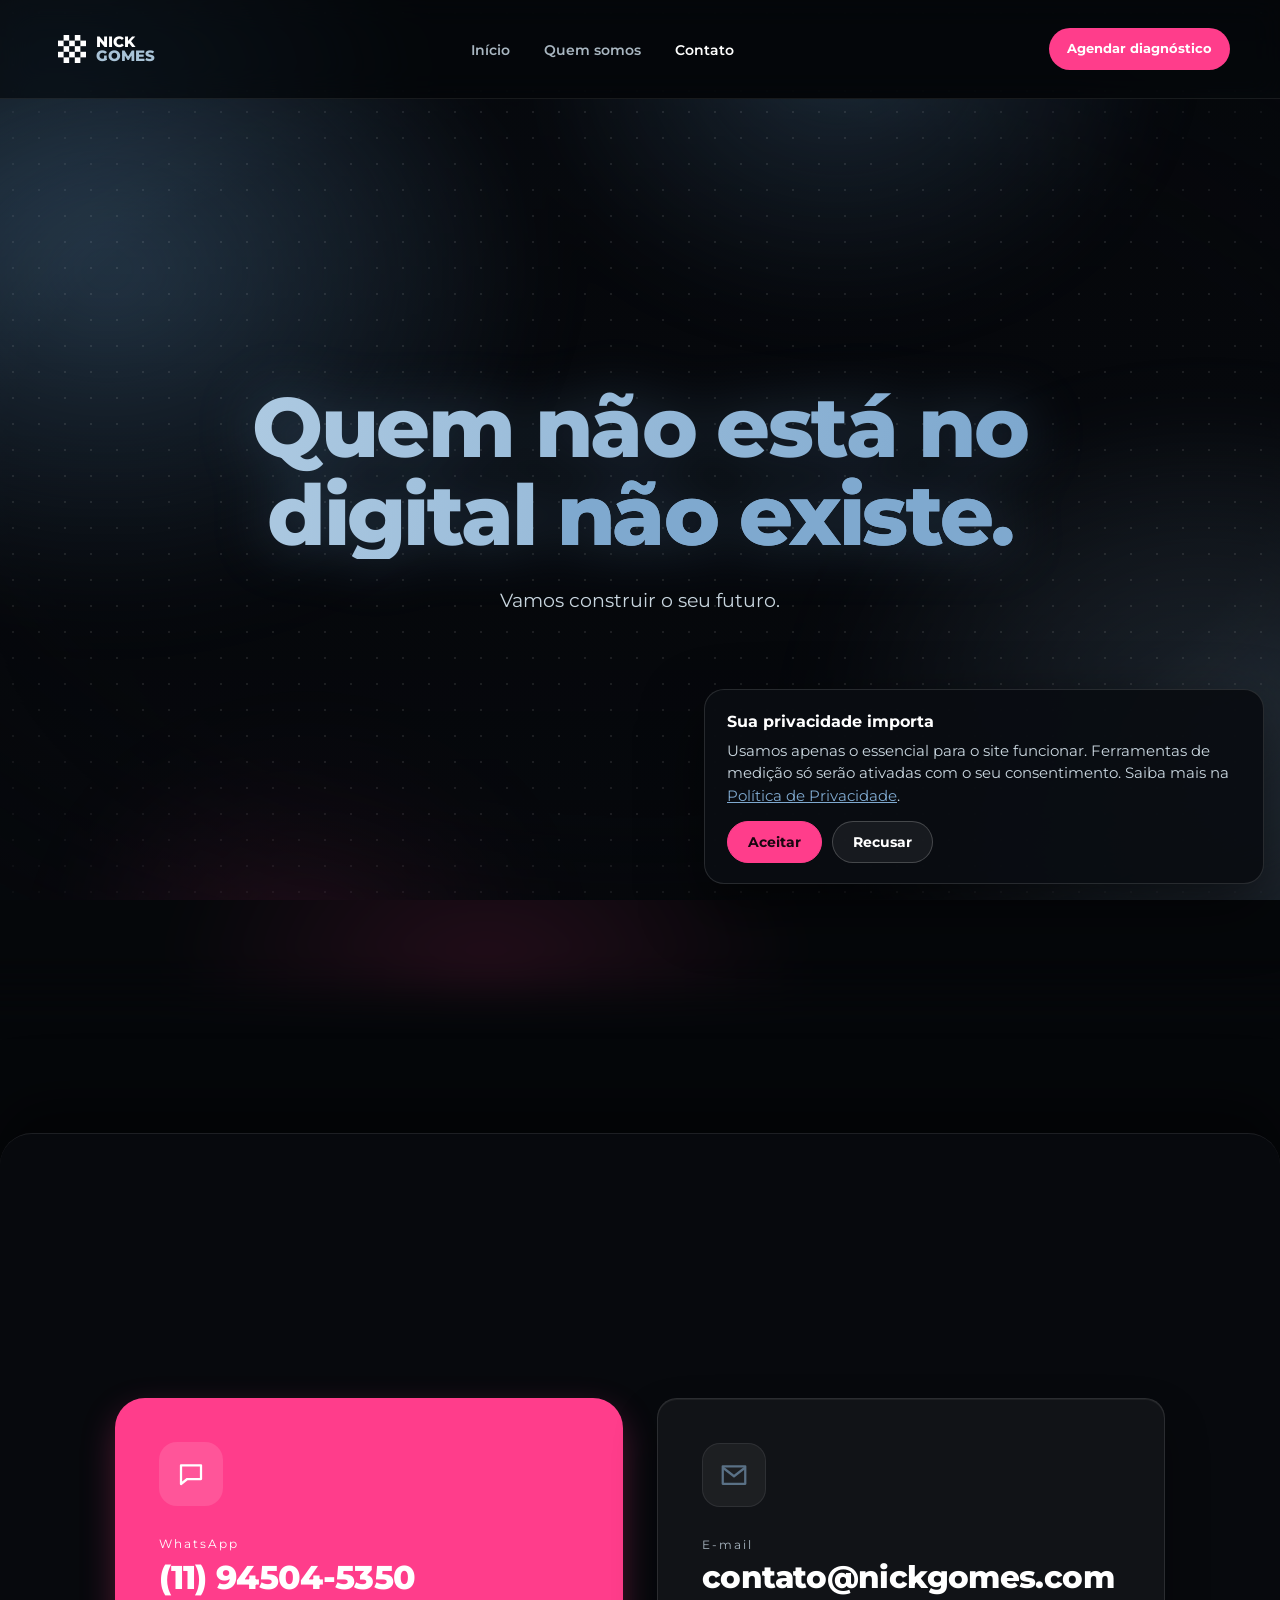
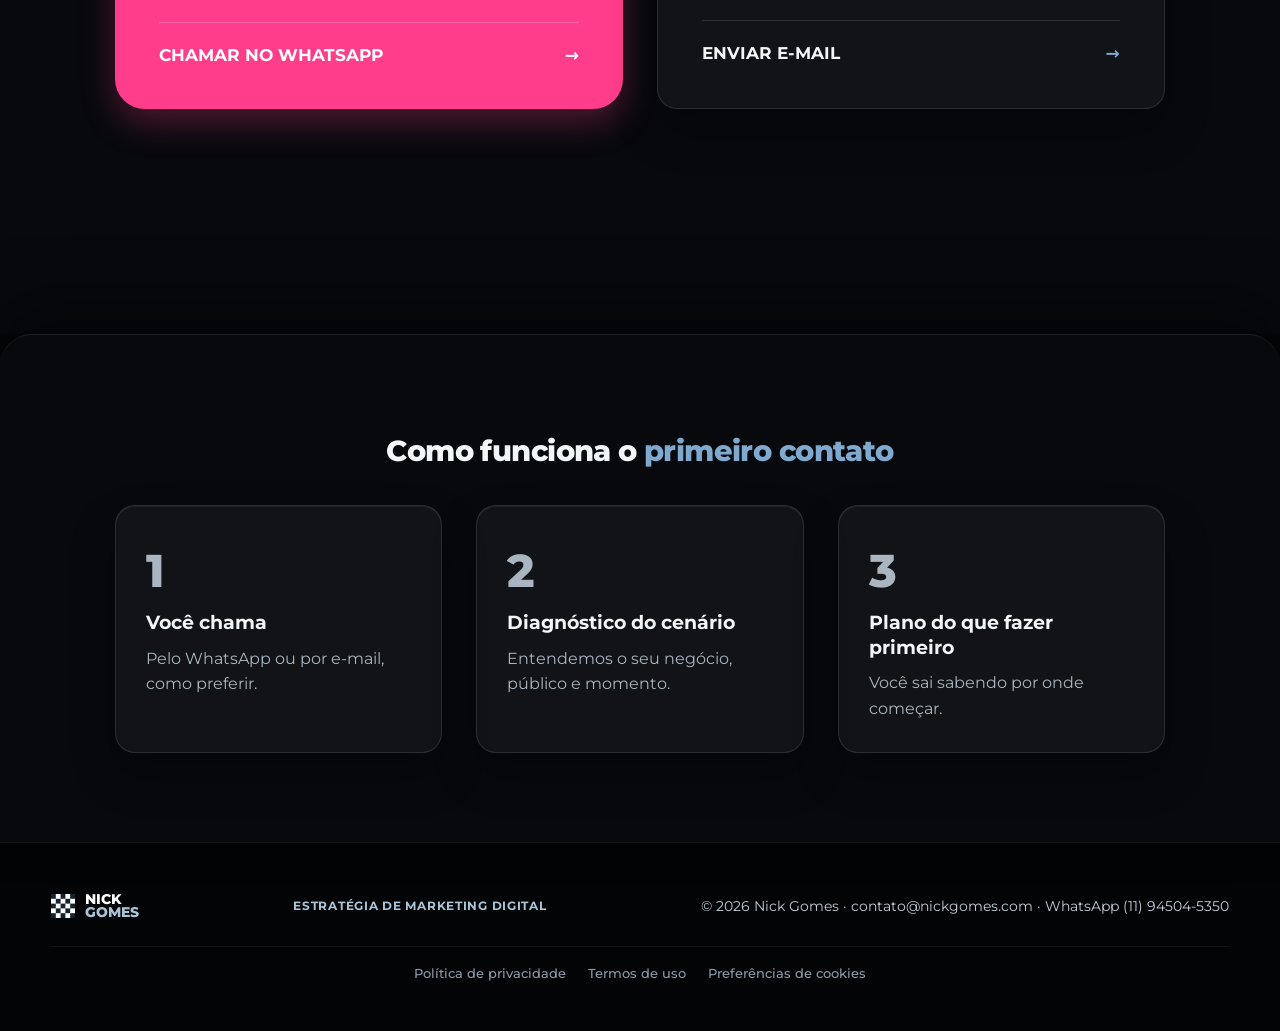
==== commit 97e673db: "Início: "Presença e tecnologia aplicadas de forma estratégica à sua empresa." Título dos projetos ma" ====
--- a/contato/index.html
+++ b/contato/index.html
@@ -27,7 +27,7 @@
 <meta name="twitter:description" content="Quem não está no digital não existe. Fale com o Nick pelo WhatsApp (11) 94504-5350 e agende um diagnóstico do marketing da sua empresa.">
 <meta name="twitter:image" content="https://www.nickgomes.com/og-image.jpg">
 <link rel="preload" href="../assets/fonts/montserrat.woff2" as="font" type="font/woff2" crossorigin>
-<link rel="stylesheet" href="../assets/css/site.css?v=32">
+<link rel="stylesheet" href="../assets/css/site.css?v=33">
 <script type="application/ld+json">{"@context": "https://schema.org", "@graph": [{"@type": "WebSite", "@id": "https://www.nickgomes.com/#site", "url": "https://www.nickgomes.com/", "name": "Nick Gomes", "inLanguage": "pt-BR", "publisher": {"@id": "https://www.nickgomes.com/#empresa"}}, {"@id": "https://www.nickgomes.com/#empresa", "@type": "ProfessionalService", "name": "Nick Gomes", "url": "https://www.nickgomes.com/"}, {"@type": "ContactPage", "@id": "https://www.nickgomes.com/contato/#pagina", "url": "https://www.nickgomes.com/contato/", "name": "Contato | Nick Gomes Marketing Digital", "description": "Quem não está no digital não existe. Fale com o Nick pelo WhatsApp (11) 94504-5350 e agende um diagnóstico do marketing da sua empresa.", "inLanguage": "pt-BR", "isPartOf": {"@id": "https://www.nickgomes.com/#site"}, "about": {"@id": "https://www.nickgomes.com/#empresa"}, "dateModified": "2026-11-19"}, {"@type": "BreadcrumbList", "itemListElement": [{"@type": "ListItem", "position": 1, "name": "Início", "item": "https://www.nickgomes.com/"}, {"@type": "ListItem", "position": 2, "name": "Contato", "item": "https://www.nickgomes.com/contato/"}]}]}</script>
 </head>
 <body>
@@ -50,6 +50,6 @@
 <span>© 2026 Nick Gomes · <a href="#" data-m="Y29udGF0b0BuaWNrZ29tZXMuY29t" rel="nofollow">contato<span class="at" aria-hidden="true"></span>nickgomes.com</a> · <a href="https://wa.me/5511945045350?text=Ol%C3%A1%2C%20Nick%21" target="_blank" rel="noopener">WhatsApp (11) 94504-5350</a></span>
 <nav class="legal-links" aria-label="Informações legais"><a href="../politica-de-privacidade/">Política de privacidade</a><a href="../termos-de-uso/">Termos de uso</a><a href="#cookies" data-cookies>Preferências de cookies</a></nav>
 </footer>
-<script src="../assets/js/site.js?v=32" defer></script>
+<script src="../assets/js/site.js?v=33" defer></script>
 </body>
 </html>
--- a/assets/css/site.css
+++ b/assets/css/site.css
@@ -765,3 +765,4 @@
 .tw.done .caret::after{animation:caret 1s steps(1) 3,fadeout .4s 3s forwards}
 /* última lâmina (a pergunta) sobe logo: sem pausa antes e sem espaço vazio em cima */
 .js .fold:last-child{margin-top:0;min-height:0;justify-content:flex-start}
+.noar>.h{font-size:clamp(36px,5.4vw,78px);line-height:1.04;letter-spacing:-.035em;max-width:16em}
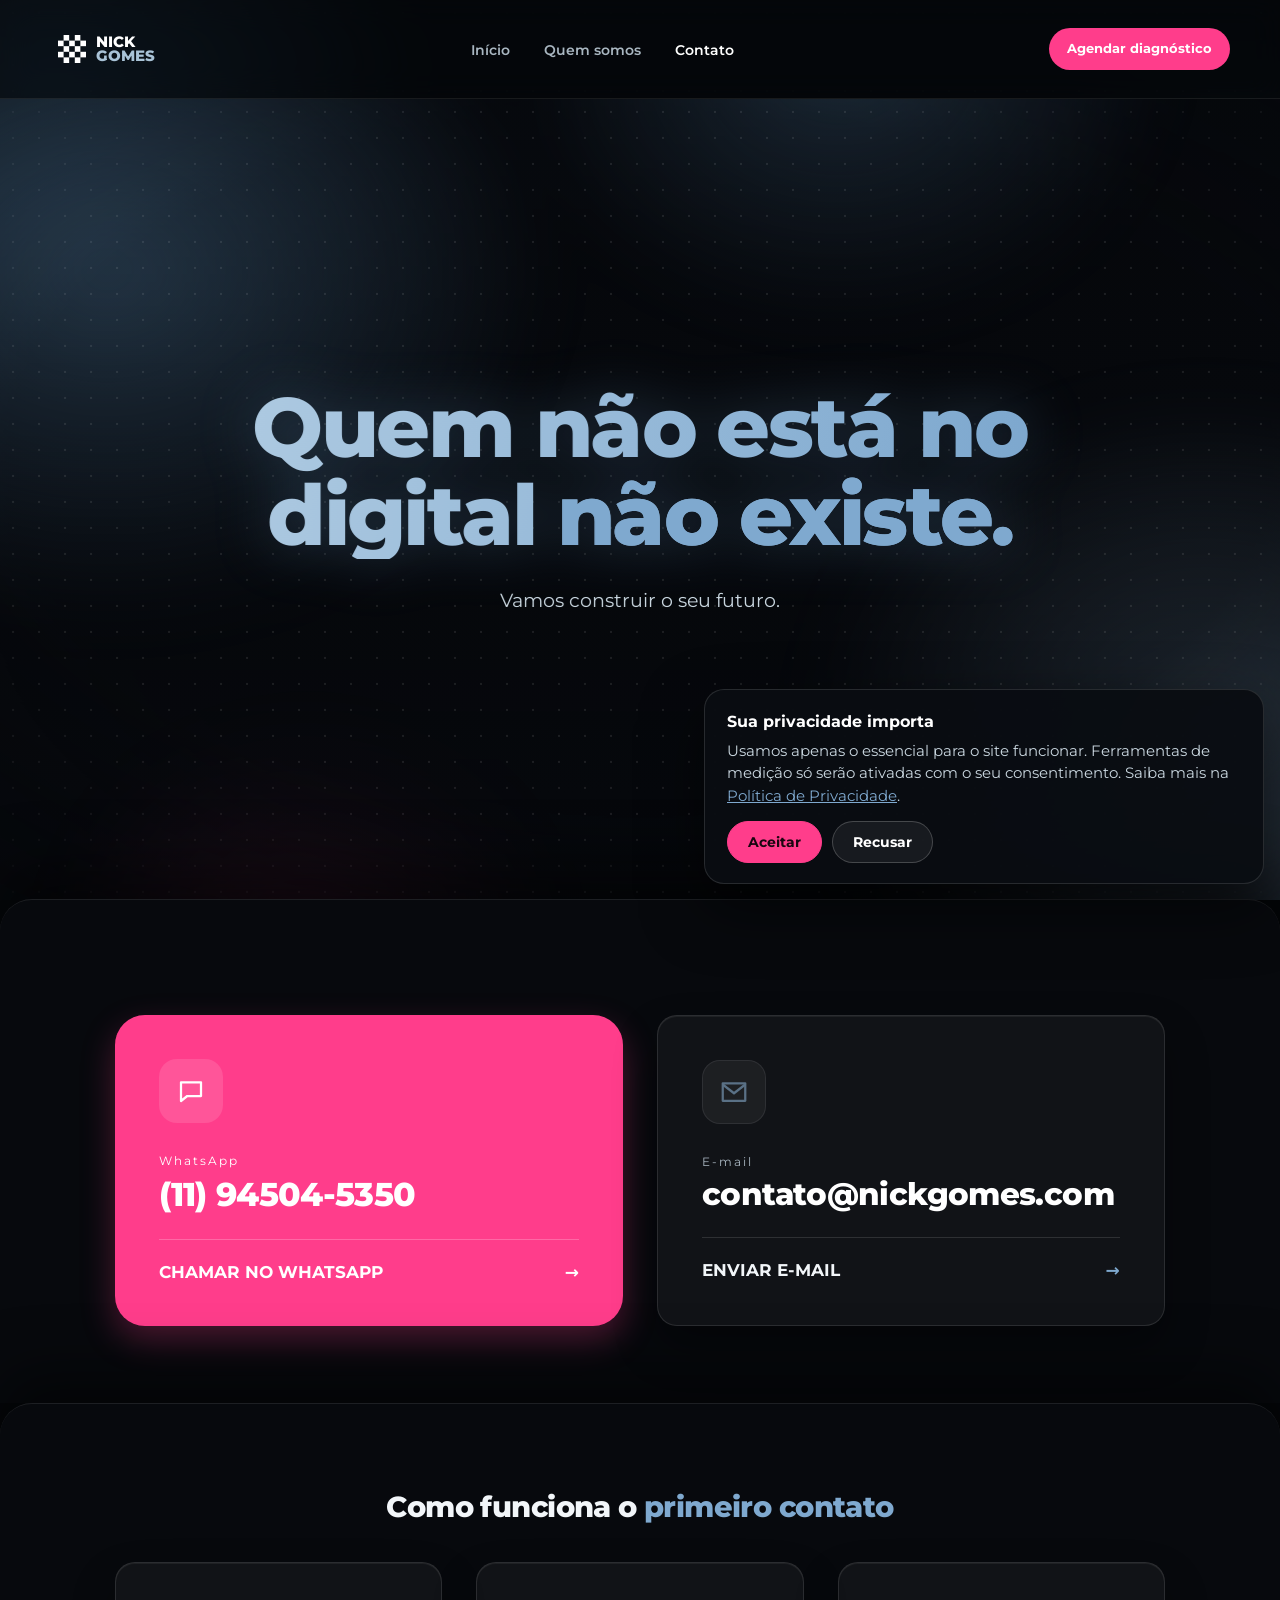
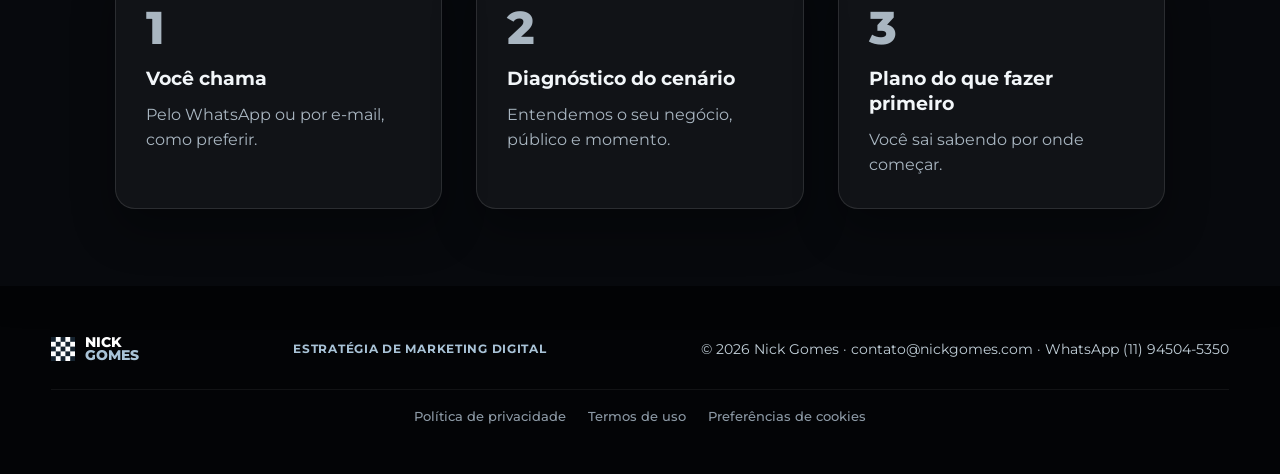
==== commit 0923cb60: "Lâminas mais próximas, Nossa missão maior e frase em rosa - Todas as lâminas (menos a primeira dobra" ====
--- a/contato/index.html
+++ b/contato/index.html
@@ -27,7 +27,7 @@
 <meta name="twitter:description" content="Quem não está no digital não existe. Fale com o Nick pelo WhatsApp (11) 94504-5350 e agende um diagnóstico do marketing da sua empresa.">
 <meta name="twitter:image" content="https://www.nickgomes.com/og-image.jpg">
 <link rel="preload" href="../assets/fonts/montserrat.woff2" as="font" type="font/woff2" crossorigin>
-<link rel="stylesheet" href="../assets/css/site.css?v=33">
+<link rel="stylesheet" href="../assets/css/site.css?v=39">
 <script type="application/ld+json">{"@context": "https://schema.org", "@graph": [{"@type": "WebSite", "@id": "https://www.nickgomes.com/#site", "url": "https://www.nickgomes.com/", "name": "Nick Gomes", "inLanguage": "pt-BR", "publisher": {"@id": "https://www.nickgomes.com/#empresa"}}, {"@id": "https://www.nickgomes.com/#empresa", "@type": "ProfessionalService", "name": "Nick Gomes", "url": "https://www.nickgomes.com/"}, {"@type": "ContactPage", "@id": "https://www.nickgomes.com/contato/#pagina", "url": "https://www.nickgomes.com/contato/", "name": "Contato | Nick Gomes Marketing Digital", "description": "Quem não está no digital não existe. Fale com o Nick pelo WhatsApp (11) 94504-5350 e agende um diagnóstico do marketing da sua empresa.", "inLanguage": "pt-BR", "isPartOf": {"@id": "https://www.nickgomes.com/#site"}, "about": {"@id": "https://www.nickgomes.com/#empresa"}, "dateModified": "2026-11-19"}, {"@type": "BreadcrumbList", "itemListElement": [{"@type": "ListItem", "position": 1, "name": "Início", "item": "https://www.nickgomes.com/"}, {"@type": "ListItem", "position": 2, "name": "Contato", "item": "https://www.nickgomes.com/contato/"}]}]}</script>
 </head>
 <body>
@@ -50,6 +50,6 @@
 <span>© 2026 Nick Gomes · <a href="#" data-m="Y29udGF0b0BuaWNrZ29tZXMuY29t" rel="nofollow">contato<span class="at" aria-hidden="true"></span>nickgomes.com</a> · <a href="https://wa.me/5511945045350?text=Ol%C3%A1%2C%20Nick%21" target="_blank" rel="noopener">WhatsApp (11) 94504-5350</a></span>
 <nav class="legal-links" aria-label="Informações legais"><a href="../politica-de-privacidade/">Política de privacidade</a><a href="../termos-de-uso/">Termos de uso</a><a href="#cookies" data-cookies>Preferências de cookies</a></nav>
 </footer>
-<script src="../assets/js/site.js?v=33" defer></script>
+<script src="../assets/js/site.js?v=39" defer></script>
 </body>
 </html>
--- a/assets/css/site.css
+++ b/assets/css/site.css
@@ -748,17 +748,17 @@
 .foot{flex-wrap:wrap}
 
 /* aviso de cookies */
-.ck{position:fixed;left:16px;right:16px;bottom:16px;z-index:9999;max-width:560px;margin-left:auto;padding:20px 22px;border-radius:20px;background:rgba(10,13,18,.96);border:1px solid rgba(255,255,255,.12);box-shadow:0 24px 60px rgba(0,0,0,.55);color:#C9D6DF;font:400 14.5px/1.55 var(--mont);transform:translateY(20px);opacity:0;transition:transform .35s cubic-bezier(.2,.7,.2,1),opacity .35s}
-.ck.on{transform:none;opacity:1}
-.ck b{display:block;color:#fff;font-weight:700;margin-bottom:6px;font-size:15.5px}
-.ck a{color:#7FA9CF}
-.ck .ck-a{display:flex;gap:10px;margin-top:14px;flex-wrap:wrap}
-.ck button{font:700 14px var(--mont);border-radius:999px;padding:11px 20px;cursor:pointer;border:1px solid rgba(255,255,255,.2);background:rgba(255,255,255,.06);color:#fff}
-.ck button.ok{background:#FF3D8B;border-color:#FF3D8B}
-.ck button:focus-visible{outline:2px solid #fff;outline-offset:2px}
-@media (max-width:520px){.ck{left:10px;right:10px;bottom:10px;padding:18px}.ck button{flex:1}}
+.cookie-bar{position:fixed;left:16px;right:16px;bottom:16px;z-index:9999;max-width:560px;margin-left:auto;padding:20px 22px;border-radius:20px;background:rgba(10,13,18,.96);border:1px solid rgba(255,255,255,.12);box-shadow:0 24px 60px rgba(0,0,0,.55);color:#C9D6DF;font:400 14.5px/1.55 var(--mont);transform:translateY(20px);opacity:0;transition:transform .35s cubic-bezier(.2,.7,.2,1),opacity .35s}
+.cookie-bar.on{transform:none;opacity:1}
+.cookie-bar b{display:block;color:#fff;font-weight:700;margin-bottom:6px;font-size:15.5px}
+.cookie-bar a{color:#7FA9CF}
+.cookie-bar .ck-a{display:flex;gap:10px;margin-top:14px;flex-wrap:wrap}
+.cookie-bar button{font:700 14px var(--mont);border-radius:999px;padding:11px 20px;cursor:pointer;border:1px solid rgba(255,255,255,.2);background:rgba(255,255,255,.06);color:#fff}
+.cookie-bar button.ok{background:#FF3D8B;border-color:#FF3D8B}
+.cookie-bar button:focus-visible{outline:2px solid #fff;outline-offset:2px}
+@media (max-width:520px){.cookie-bar{left:10px;right:10px;bottom:10px;padding:18px}.cookie-bar button{flex:1}}
 .fold>.cta{width:auto;align-self:stretch;margin-left:var(--pad);margin-right:var(--pad)}@media (max-width:760px){.fold>.cta{margin-left:12px;margin-right:12px}}
-.ck button.ok{color:#1A0610}
+.cookie-bar button.ok{color:#1A0610}
 /* cursor da digitação sem largura: não muda as quebras de linha (sem "pulos" no texto) */
 .tw .caret{display:inline;position:relative;width:0;height:auto;margin:0;padding:0;background:none;vertical-align:baseline;animation:none}
 .tw .caret::after{content:"";position:absolute;left:0;bottom:-.06em;width:.07em;height:.92em;background:#7FA9CF;border-radius:2px;animation:caret 1s steps(1) infinite}
@@ -766,3 +766,50 @@
 /* última lâmina (a pergunta) sobe logo: sem pausa antes e sem espaço vazio em cima */
 .js .fold:last-child{margin-top:0;min-height:0;justify-content:flex-start}
 .noar>.h{font-size:clamp(36px,5.4vw,78px);line-height:1.04;letter-spacing:-.035em;max-width:16em}
+
+/* projetos em destaque: cada trabalho ocupa a largura toda, com a tela do site grande */
+.fold#projetos .panel{padding-left:clamp(8px,2vw,24px);padding-right:clamp(8px,2vw,24px)}
+.noar>.g3{grid-template-columns:1fr;gap:clamp(22px,2.6vw,36px);max-width:none}
+.site.tech{display:grid;grid-template-columns:minmax(0,1.75fr) minmax(0,1fr);align-items:center;border-radius:30px}
+.site.tech::after{border-radius:28.5px}
+.site.tech .frame{margin:clamp(14px,1.6vw,22px);margin-right:0;border-radius:18px}
+.site.tech .bbar{padding:12px 16px}
+.site.tech .bbar .url{font-size:13px;padding:7px 14px}
+.site.tech .in{padding:clamp(26px,3vw,48px) clamp(26px,3.4vw,56px)}
+.site.tech .m{font-size:14px}
+.site.tech h3{font-size:clamp(32px,3.4vw,52px);margin-top:10px;letter-spacing:-.03em}
+.site.tech .tx{margin-top:20px;gap:12px}
+.site.tech .chip{font-size:12px;padding:8px 14px}
+.site.tech .tx .ft{font-size:clamp(18px,1.6vw,23px);line-height:1.4}
+.site.tech .go{margin-top:26px;font-size:16px}
+.site.tech:hover{transform:translateY(-4px)}
+.site.tech:nth-child(even){grid-template-columns:minmax(0,1fr) minmax(0,1.75fr)}
+.site.tech:nth-child(even) .frame{order:2;margin-left:0;margin-right:clamp(14px,1.6vw,22px)}
+@media (max-width:900px){
+  .site.tech,.site.tech:nth-child(even){grid-template-columns:1fr}
+  .site.tech .frame,.site.tech:nth-child(even) .frame{order:0;margin:12px 12px 0}
+  .site.tech .in{padding:22px 22px 26px}
+}
+
+/* quadriculado do logo ao lado da foto (Quem somos) */
+.photo .ck{display:block;opacity:1;z-index:1;width:40px;background:conic-gradient(#fff 25%,#2A2E35 0 50%,#fff 0 75%,#2A2E35 0);background-size:40px 40px;border-right:1px solid rgba(255,255,255,.08)}
+@media (max-width:760px){.photo .ck{width:26px;background-size:26px 26px}}
+
+/* lâminas mais próximas: sem pausa nem espaço vazio entre elas (a primeira dobra continua em tela cheia) */
+:root{--hold:0px}
+.js .fold:not(.fold-hero){min-height:0;justify-content:flex-start}
+.js .fold+.fold{margin-top:0}
+.fold:not(.fold-hero){padding:clamp(48px,6vw,84px) 0}
+
+/* Nossa missão maior */
+.fold-missao .step>h2.h{font-size:clamp(40px,5vw,72px);letter-spacing:-.03em}
+.fold-missao .step>p{font-size:clamp(20px,1.9vw,28px);line-height:1.45;max-width:30em;color:#C9D6DF;margin-top:14px}
+.fold-missao .step>p b{color:#fff}
+.fold-missao .g3{gap:clamp(16px,2vw,28px)}
+.fold-missao .card{padding:clamp(30px,3.2vw,48px);border-radius:26px;min-height:220px;display:flex;flex-direction:column;justify-content:flex-end}
+.fold-missao .card h3{font-size:clamp(30px,2.8vw,42px);letter-spacing:-.02em}
+.fold-missao .card p{font-size:clamp(17px,1.4vw,20px);line-height:1.55;margin-top:12px;color:#C9D6DF}
+.fold-missao .card.hl{background:linear-gradient(160deg,rgba(255,61,139,.14),rgba(255,255,255,.03));outline:1.5px solid rgba(255,61,139,.55)}
+@media (max-width:760px){.fold-missao .card{min-height:0}}
+.rosa{color:#FF3D8B}
+.bio p b.rosa,.bio b.rosa{color:#FF3D8B}
